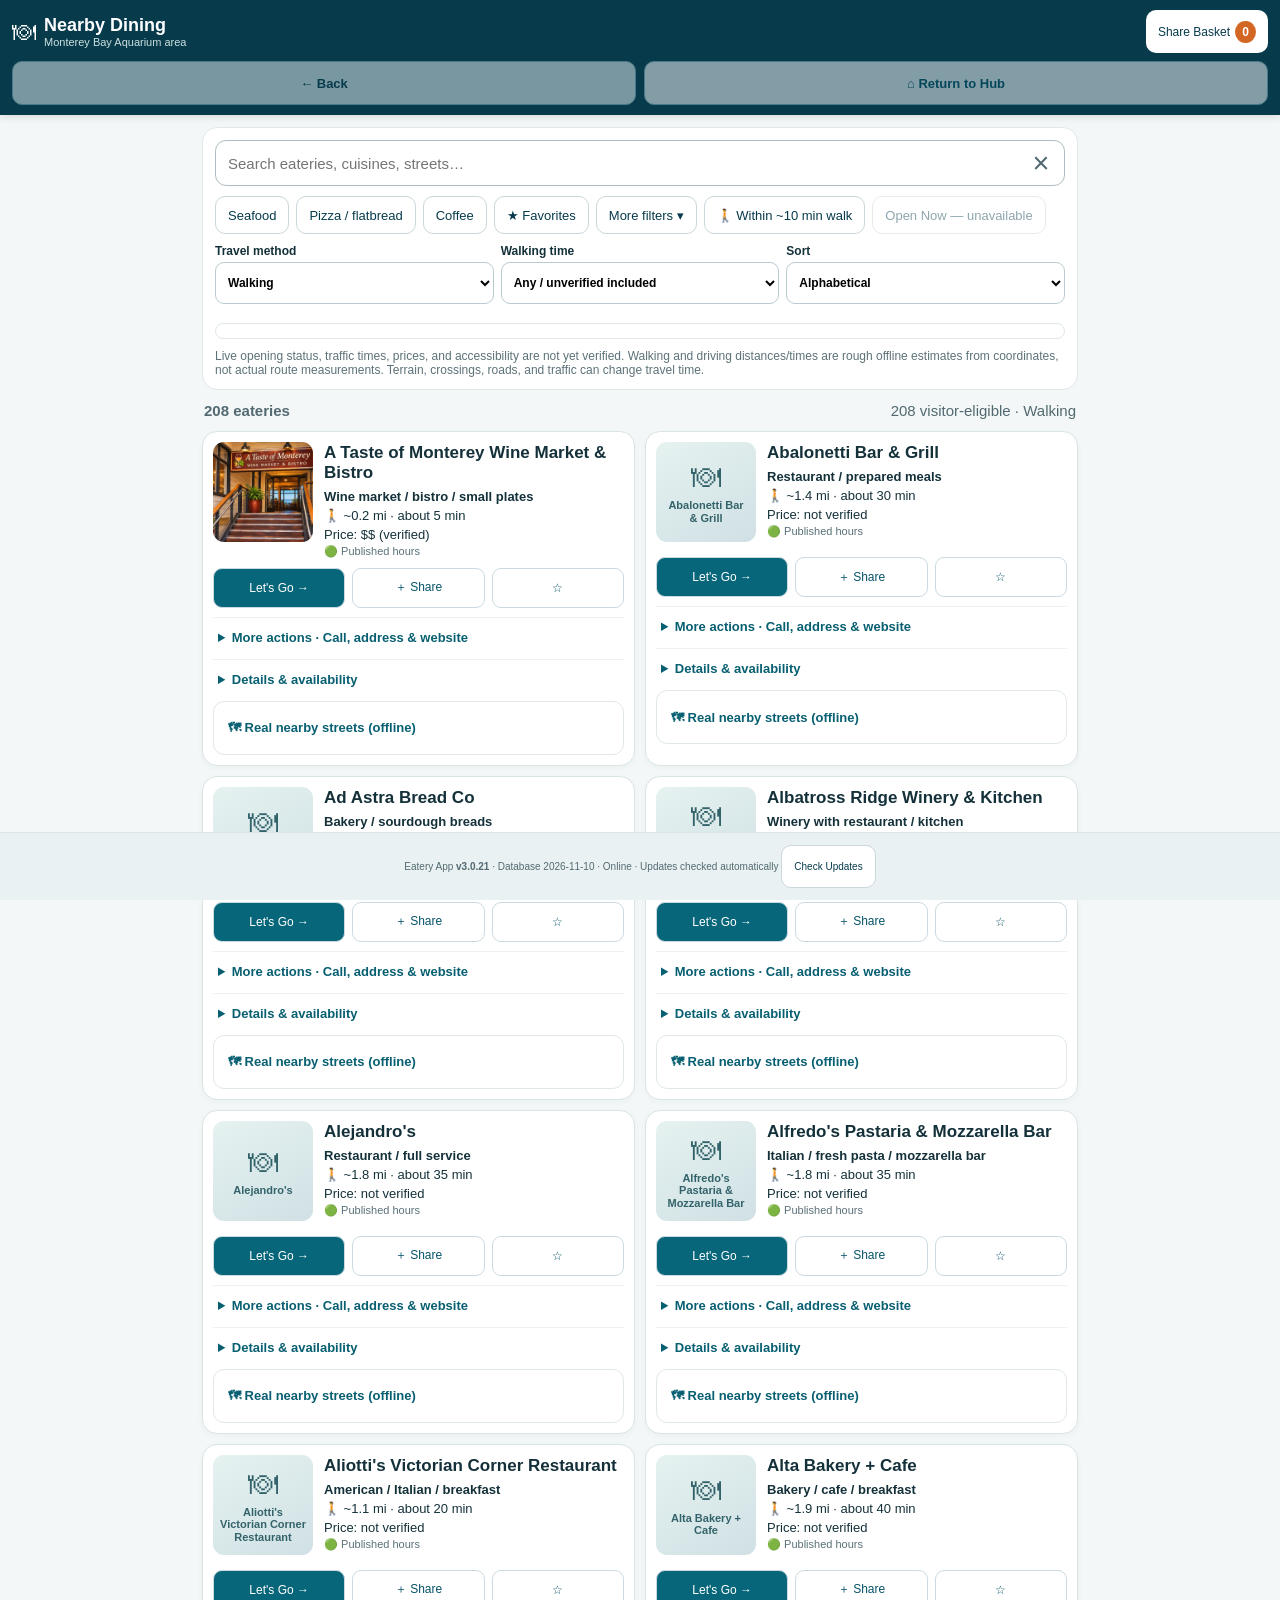
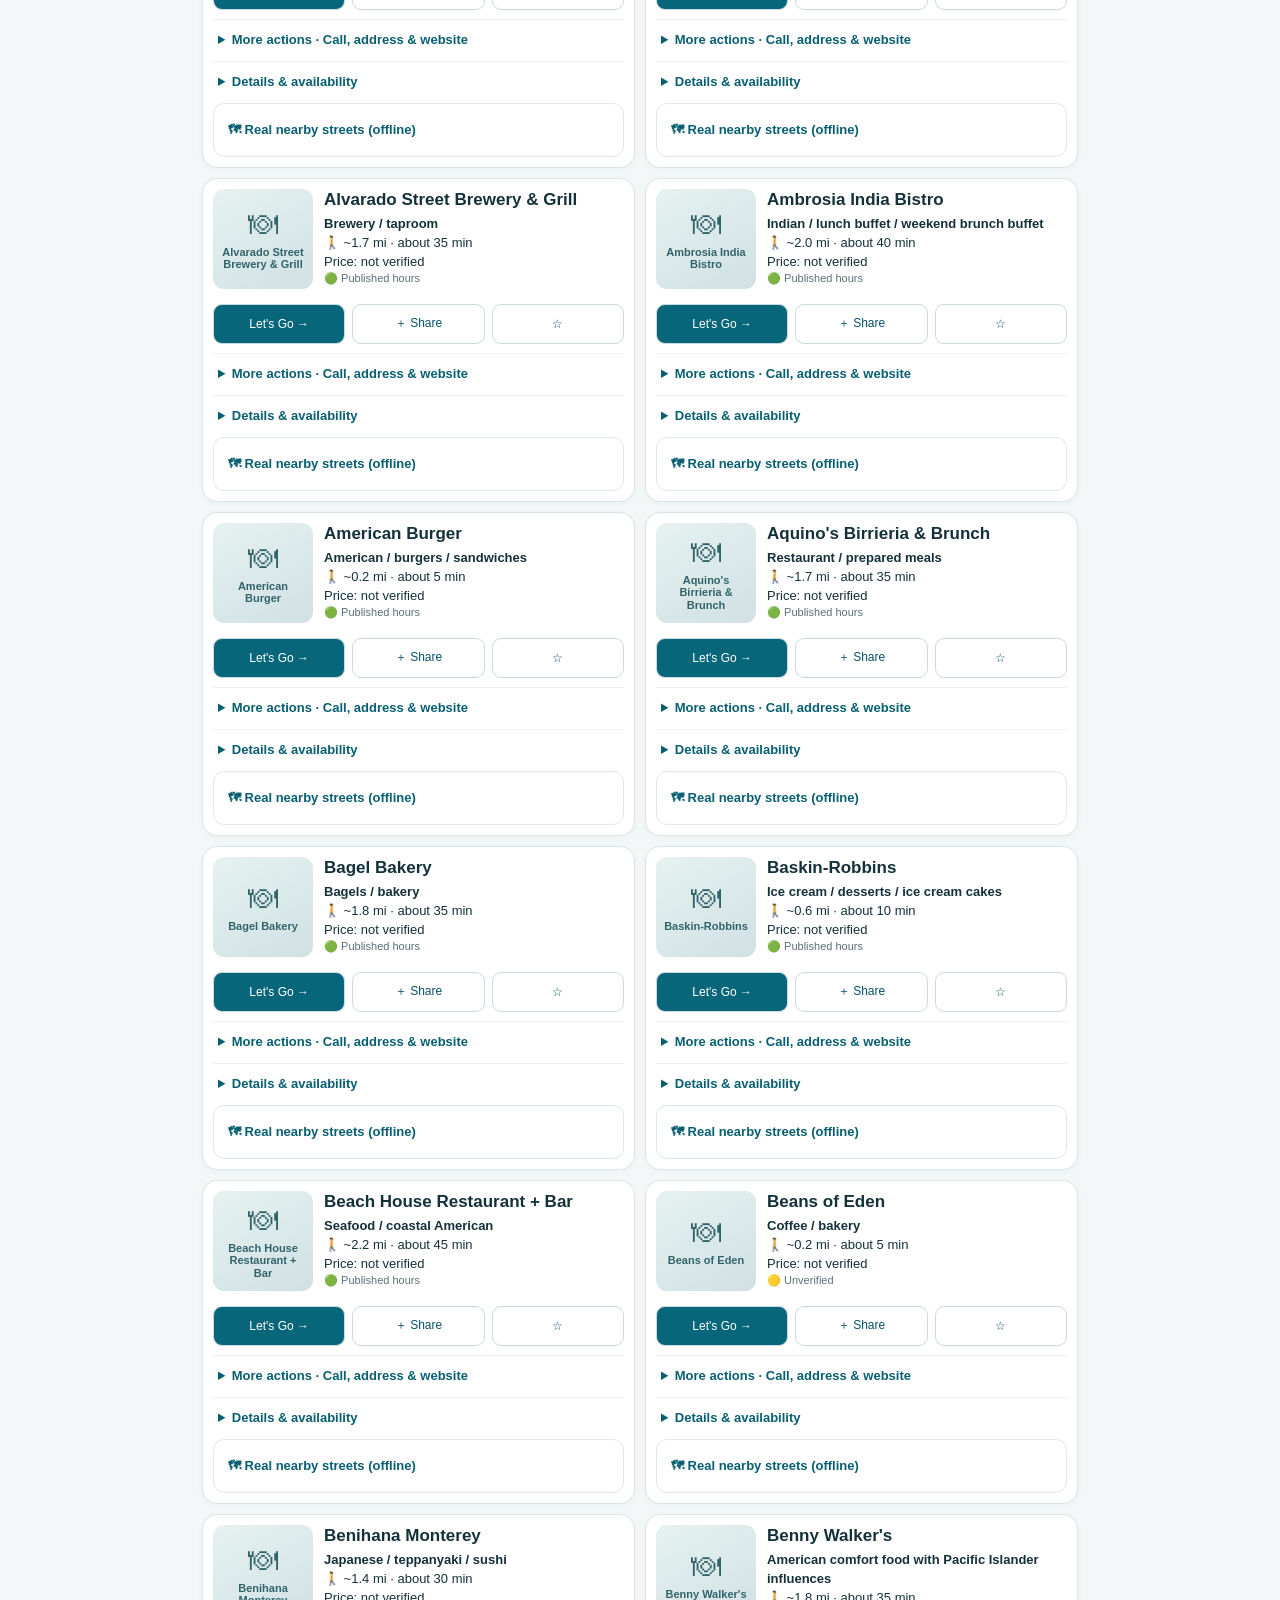
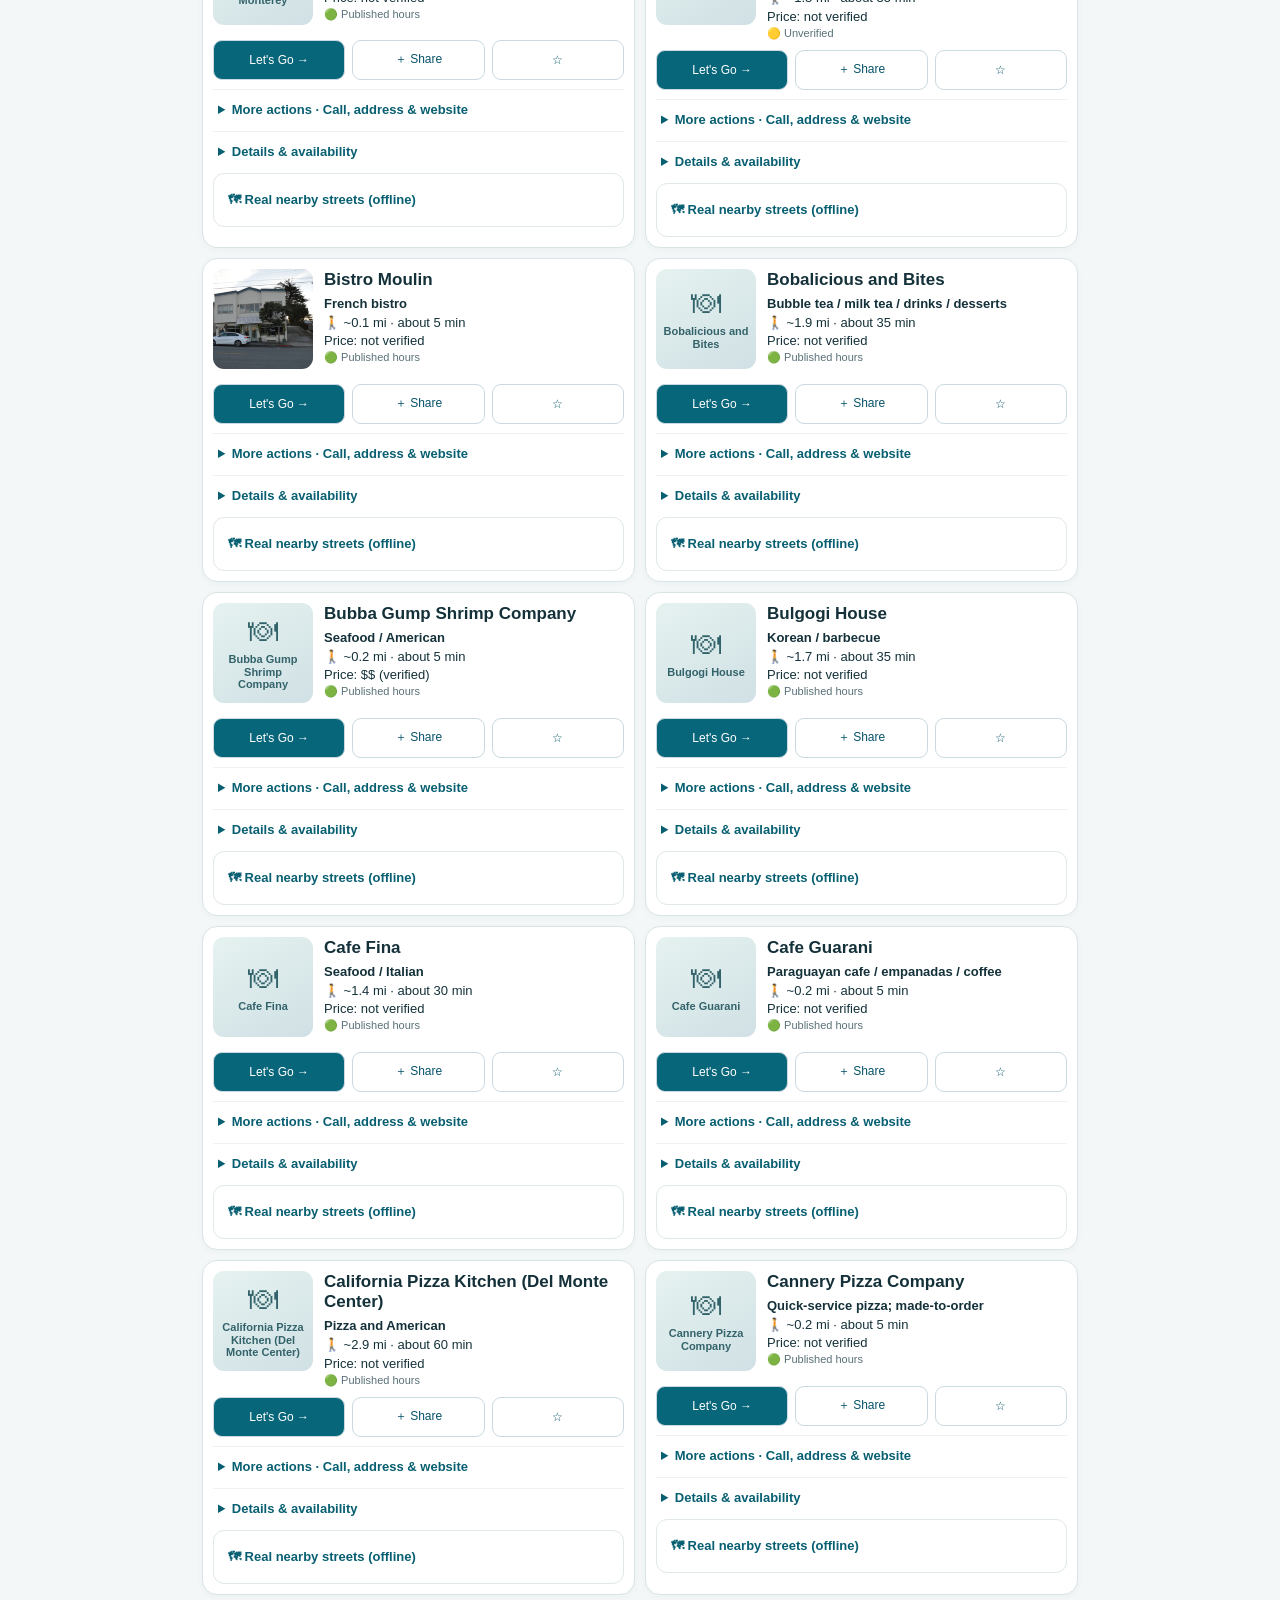
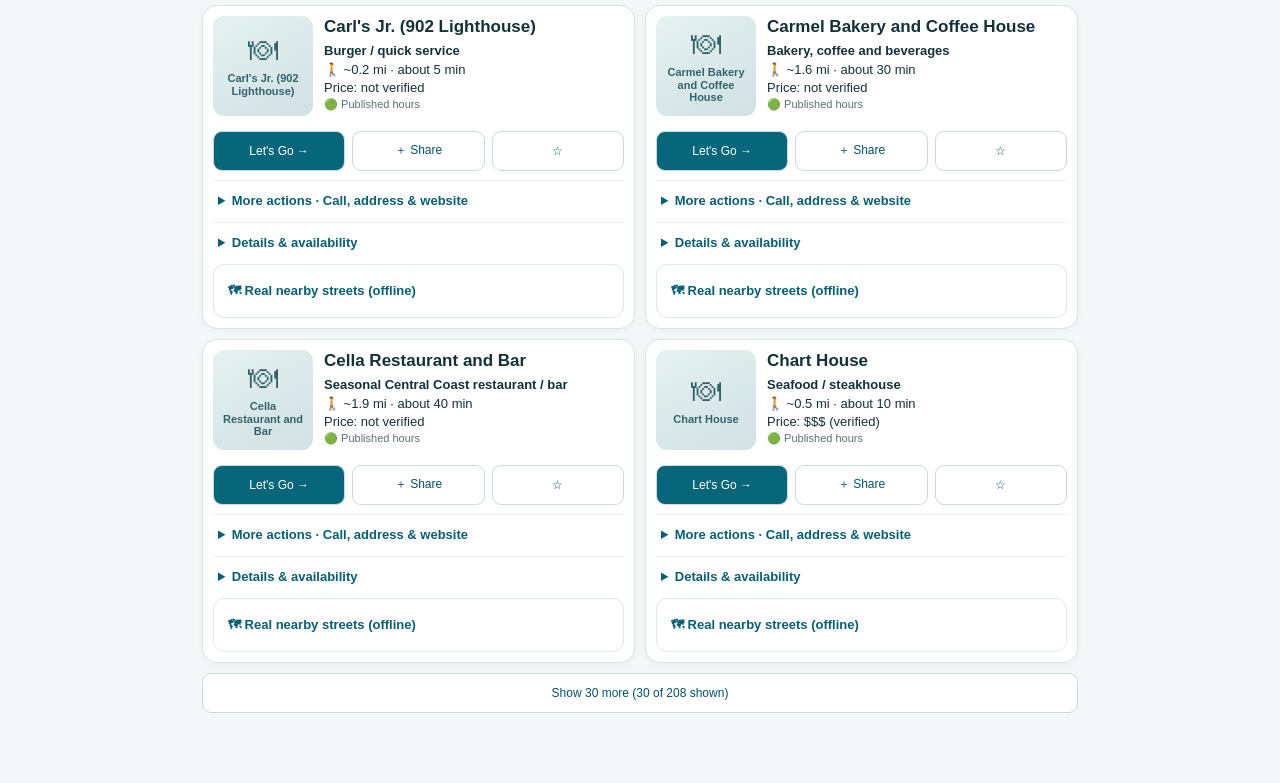
==== index.html @ a71a41c5 "Bundle two licensed restaurant wayfinding photos" ====
<!doctype html><html lang="en"><head><meta charset="utf-8"><meta name="viewport" content="width=device-width,initial-scale=1,viewport-fit=cover"><meta name="theme-color" content="#073b4c"><meta name="description" content="Nearby dining guide for Monterey Bay Aquarium visitors"><link rel="manifest" href="manifest.webmanifest"><link rel="icon" href="icon.svg" type="image/svg+xml"><link rel="stylesheet" href="style.css"><title>MBA Nearby Dining</title></head><body><header><div class="title"><span class="logo">🍽</span><div><strong>Nearby Dining</strong><small>Monterey Bay Aquarium area</small></div></div><div class="topnav"><button id="navBack" type="button" aria-label="Back to previous Eatery App screen">← Back</button><button id="navHome" type="button">⌂ Return to Hub</button></div><button id="basketTop" class="basket" type="button">Share Basket <b id="basketCount">0</b></button></header><main id="app"><div class="loading">Loading nearby eateries…</div></main><footer><span>Eatery App <b>v3.0.21</b></span> · <span>Database 2026-11-10</span> · <span id="offlineStatus"></span> · <span id="updateStatus" role="status" aria-live="polite">Updates checked automatically</span> <button id="updateNow" type="button" hidden>Update Now</button></footer><script src="qr-local.js"></script><script src="app.js"></script><script src="update.js"></script></body></html>
---- style.css ----
[hidden]{display:none!important}
:root{font-family:-apple-system,BlinkMacSystemFont,'Segoe UI',sans-serif;color:#14313a;background:#f3f7f7;font-size:15px}*{box-sizing:border-box}body{margin:0}button,input,select{font:inherit}button,a{touch-action:manipulation}button{cursor:pointer;border:1px solid #cad7db;border-radius:10px;background:#fff;color:#073b4c;padding:10px 12px;min-height:43px}button:focus-visible,a:focus-visible{outline:3px solid #ec9c3d;outline-offset:2px}button.primary,.primary{background:#08667a;color:white;border-color:#08667a}button.active{background:#d4efed;border-color:#328d89}button.linklike{border:0;background:transparent;padding:6px;min-height:36px}button:disabled{opacity:.45;cursor:not-allowed}header{background:#073b4c;color:white;display:flex;align-items:center;justify-content:space-between;padding:10px 12px;gap:8px;position:sticky;top:0;z-index:5;box-shadow:0 1px 9px #0002}.title{display:flex;align-items:center;gap:8px}.title strong{font-size:18px}.title small{display:block;font-size:11px;color:#cce0df}.logo{font-size:24px}.basket{background:#fff;border:0;font-size:12px;white-space:nowrap}.basket b{border-radius:50%;background:#d46623;color:white;padding:4px 7px;margin-left:2px}main{max-width:900px;margin:auto;padding:12px 12px 70px}.toolbar{background:white;border:1px solid #e0e8ea;border-radius:15px;padding:12px;margin-bottom:12px;display:grid;gap:10px}.search{width:100%;height:46px;border:1px solid #aebec3;border-radius:11px;padding:10px 12px}.row,.actions,.chips{display:flex;gap:7px;flex-wrap:wrap;align-items:center}.row label{display:grid;gap:4px;flex:1;min-width:120px;font-size:12px;font-weight:600}.row select{height:42px;border:1px solid #bacbd0;border-radius:9px;background:white;padding:0 8px;width:100%}.chips button{min-height:38px;padding:7px 12px;font-size:13px}.muted{color:#5c7278;font-size:12px}.notice{background:#fff3da;border:1px solid #f0dbac;border-radius:10px;padding:9px 11px;font-size:12px}.count{display:flex;justify-content:space-between;align-items:center;margin:12px 2px;color:#526971}.cards{display:grid;gap:10px}.card{background:white;border:1px solid #d9e4e5;border-radius:15px;padding:10px;box-shadow:0 2px 6px #14313a09}.cardhead{display:flex;gap:11px}.thumb{position:relative;width:100px;min-width:100px;height:100px;border:0;padding:0;overflow:hidden;border-radius:11px;background:#e4eeee;text-align:center}.thumb img,.heroPhoto img{width:100%;height:100%;object-fit:cover}.placeholder{display:flex;flex-direction:column;justify-content:center;align-items:center;gap:5px;width:100%;height:100%;padding:7px;color:#33636a;background:linear-gradient(150deg,#e5f2f0,#d0e0e4)}.placeholder span{font-size:30px}.placeholder strong{font-size:11px;line-height:1.15;overflow-wrap:anywhere}.card h2{font-size:17px;margin:1px 0 5px;line-height:1.19}.card .meta{font-size:13px;line-height:1.45}.card .small{font-size:11px;color:#597078}.cardbody{flex:1;min-width:0}.actions{margin-top:10px}.actions button,.actions a{font-size:12px;flex:1;white-space:nowrap;min-width:60px;text-align:center;text-decoration:none;border:1px solid #cadae0;border-radius:9px;background:white;color:#075369;padding:9px 8px;min-height:40px}.actions .primary{background:#08667a;color:white}.actions .selected{background:#d5f0e5}details{border-top:1px solid #edf1f1;margin-top:9px;padding-top:7px}summary{cursor:pointer;color:#075f71;font-weight:600;font-size:13px;padding:5px}details .detail{font-size:13px;padding:5px 6px;line-height:1.55}a{color:#006b87}.empty{text-align:center;padding:24px;color:#567}.pagehead{display:flex;justify-content:space-between;align-items:center;gap:8px;margin-bottom:12px}.pagehead h1{font-size:20px;margin:0}.stack{display:grid;gap:10px}.panel{border:1px solid #d9e4e5;border-radius:14px;background:white;padding:14px}.panel h2{font-size:17px;margin:0 0 10px}.basketitem{display:flex;align-items:center;justify-content:space-between;gap:12px;border-bottom:1px solid #eef2f2;padding:10px 0}.basketitem:last-child{border:0}.basketitem span{font-size:13px}.qrWrap{display:grid;justify-items:center;gap:9px;margin:12px 0}.qrWrap svg{width:min(80vw,300px);height:auto;image-rendering:pixelated;background:white;padding:9px;border:1px solid #ddd}.urltext{font-size:11px;word-break:break-all;background:#eef3f4;padding:9px;border-radius:8px}.heroPhoto{width:100%;height:240px;overflow:hidden;background:#e2eded;border:0;border-radius:12px;padding:0}.heroPhoto .placeholder strong{font-size:19px}.heroPhoto .placeholder span{font-size:70px}.destination h1{font-size:23px;margin:8px 0}.destination .actions button,.destination .actions a{font-size:14px}.caption{font-size:12px;color:#577078;margin:7px 0}.destination .mapframe{background:#f0f5f6;border-radius:13px;padding:24px 14px;text-align:center}.pill{display:inline-block;padding:4px 7px;background:#e4f1f1;border-radius:7px;font-size:12px}footer{background:#e9f1f2;color:#536a72;font-size:10px;text-align:center;padding:12px;position:fixed;bottom:0;width:100%;border-top:1px solid #dbe5e8}.lightbox{position:fixed;inset:0;z-index:20;background:#051b20ee;color:white;display:grid;place-items:center;padding:15px}.lightbox figure{margin:0;max-width:95vw;width:700px;max-height:90vh;text-align:center}.lightbox img{width:100%;max-height:72vh;object-fit:contain}.lightbox .placeholder{height:50vh}.lightbox button{position:absolute;top:15px;right:15px}.lightbox figcaption{font-size:12px;margin-top:8px}.hidden{display:none!important}@media(min-width:650px){.cards{grid-template-columns:repeat(2,minmax(0,1fr))}.cardhead{min-height:105px}.heroPhoto{height:380px}}@media(max-width:360px){.thumb{width:84px;min-width:84px;height:90px}.actions button,.actions a{min-width:50px;padding:7px 5px;font-size:11px}}
/* v0.1.1 consistent app navigation */
header{flex-wrap:wrap}.topnav{order:3;display:flex;gap:8px;flex:0 0 100%;align-items:center}.topnav button{flex:1;min-height:44px;font-size:13px;font-weight:650;border:1px solid #90b5bf;background:#eaf4f5;color:#073b4c}.topnav button:disabled{opacity:.5}.topnav #navHome{background:#fff;color:#075369}.lightbox button{min-height:44px}

/* v0.1.2 compact expandable maps and evidence-safe filters */
.filterdetails,.mapdetails{margin-top:9px;border:1px solid #e0e8ea;border-radius:11px;background:#fff;padding:7px 9px}.filterdetails summary,.mapdetails summary{font-size:13px;min-height:38px;display:flex;align-items:center}.filtergrid{display:grid;grid-template-columns:repeat(2,minmax(0,1fr));gap:9px;padding:10px 0}.filtergrid label{display:grid;gap:5px;font-size:12px;font-weight:600}.filtergrid select{width:100%;min-height:42px;min-width:0;border:1px solid #bacbd0;border-radius:9px;background:#fff;padding:7px;font-size:12px}.mapcontent{padding:8px 0}.mapcontent iframe{width:100%;height:230px;border:0;border-radius:10px;background:#e9f1f2}.destination .mapdetails{margin:10px 0}.filterdetails>button{margin:5px 0}@media(max-width:350px){.filtergrid{grid-template-columns:1fr}}

/* v0.1.3 multi-select price levels */
.priceFilter{margin:0;padding:6px 8px;border:1px solid #d9e4e5;border-radius:9px;display:flex;flex-wrap:wrap;gap:5px 12px;grid-column:1/-1}.priceFilter legend{font-size:12px;font-weight:650;padding:0 3px}.priceFilter label{display:inline-flex;align-items:center;gap:5px;font-weight:500;font-size:13px;min-height:38px;white-space:nowrap}.priceFilter input[type=checkbox]{width:19px;height:19px;accent-color:#08667a}

/* 0.1.6: lightweight offline geographic orientation, loaded only when map expands */
.offlineMap{display:block;width:100%;max-height:300px;aspect-ratio:320/220;border:1px solid #c2d8d8;border-radius:10px;background:#e7f1ef}.mapcontent .muted{line-height:1.45;margin:8px 0}.mapdetails summary{cursor:pointer}

/* v0.1.8 data-derived nearby streets; no external map tiles */
.streetsMap{max-height:360px;background:#e7eeeb}.mapdetails .mapcontent{padding:8px 0 2px}

/* v0.2.0: actual offline county road centerlines */
.realStreetMap{max-height:390px;background:#e4efec;border:1px solid #ccdad5}.mapButtons{display:flex;gap:8px;margin:8px 0}.mapButtons button{flex:1;min-height:44px;font-weight:650}

/* v0.2.1: pin key remains readable when nearby destinations overlap */
.mapLegend{display:flex;flex-wrap:wrap;gap:8px 15px;font-size:12px;font-weight:650;margin:9px 0 6px}.mapLegend span{display:inline-flex;gap:7px;align-items:center}.mapLegend i{display:inline-block;width:14px;height:14px;min-width:14px;border:2px solid white;box-shadow:0 0 0 1px #a3babe;border-radius:50%}.aquariumDot{background:#08667a}.eateryDot{background:#c85830}

/* v0.2.2: source-grounded waterfront reference landmarks */
.mapLegend .landmarkDot{display:inline-flex;align-items:center;justify-content:center;width:17px;height:17px;min-width:17px;border-radius:50%;background:#6d5986;color:white;border:1px solid #fff;font-style:normal;font-weight:750;font-size:10px;box-shadow:0 0 0 1px #a3babe}.mapLegend span{max-width:100%;line-height:1.25}

/* v0.2.3: keep eatery identity/address visible while storefront photo is expanded */
.lightbox{display:flex;flex-direction:column;align-items:center;justify-content:flex-start;overflow-y:auto;padding:65px 12px 16px;padding-bottom:calc(18px + env(safe-area-inset-bottom));}
.lightbox .lightboxClose{position:fixed;top:calc(12px + env(safe-area-inset-top));right:14px;z-index:23;min-height:44px;}
.photoDialog{width:min(100%,700px);max-height:calc(100dvh - 90px);overflow-y:auto;}
.photoIdentity{position:sticky;top:0;z-index:21;display:flex;flex-wrap:wrap;align-items:center;gap:6px 12px;padding:13px;border-radius:12px;background:#fff;color:#14313a;border:1px solid #c8d9dc;box-shadow:0 3px 12px #0003;}
.photoIdentity strong{display:block;font-size:17px;line-height:1.25;flex-basis:100%;}
.photoIdentity span{font-size:14px;line-height:1.35;flex:1;min-width:145px;overflow-wrap:anywhere;}
.photoIdentity .photoCopy{padding:7px 9px;font-size:12px;font-weight:650;min-height:40px;background:#08667a;color:#fff;border-color:#08667a;}
.lightbox .photoDialog figure{margin:12px 0 0;width:100%;max-height:none;}
.lightbox .photoDialog img{max-height:55dvh;object-fit:contain;}
.lightbox .photoDialog .placeholder{height:min(50dvh,300px);}
.lightbox .photoDialog figcaption{color:#f4f9fb;line-height:1.5;margin:10px 3px;}
.lightbox .photoDialog figcaption a{color:#c5eefb;}

/* v0.2.4: identity and address above actions in expanded photo, call on map */
.photoIdentity{display:grid;grid-template-columns:minmax(0,1fr);align-items:stretch;gap:8px;overflow-wrap:anywhere}
.photoIdentity strong{font-size:17px;line-height:1.28;flex-basis:auto;white-space:normal;overflow-wrap:anywhere}
.photoIdentity .photoAddress{font-size:14px;min-width:0;line-height:1.4}
.photoActionButtons,.mapActionButtons{display:flex;flex-wrap:wrap;gap:9px;width:100%;align-items:stretch}
.photoActionButtons .photoCopy,.photoActionButtons .photoCall,.mapActionButtons button,.mapActionButtons a{display:inline-flex;align-items:center;justify-content:center;flex:1;min-height:44px;min-width:110px;text-align:center;border-radius:10px;padding:9px 11px;font-size:14px;font-weight:650;text-decoration:none}
.photoActionButtons .photoCopy,.mapActionButtons button{background:#08667a;color:#fff;border:1px solid #08667a}
.photoActionButtons .photoCall,.mapActionButtons a{background:#eff7f5;color:#075369;border:1px solid #9cb9bd}
.mapActionBar{border-top:1px solid #dbe6e6;margin-top:8px;padding:12px 4px 4px;display:grid;gap:10px}
.mapAddress{font-size:13px;line-height:1.4;font-weight:600;overflow-wrap:anywhere}

/* v0.2.5 — expanded-photo layout: only the Close button is positioned absolutely.
   Override legacy .lightbox button positioning that caused Copy Address to cover the title. */
.lightbox .photoIdentity{display:grid;grid-template-columns:minmax(0,1fr);grid-template-rows:auto auto auto;gap:9px;align-items:start;max-width:100%;overflow-wrap:anywhere}
.lightbox .photoIdentity>strong,.lightbox .photoIdentity>.photoAddress,.lightbox .photoIdentity>.photoActionButtons{grid-column:1;width:100%;min-width:0;margin:0}
.lightbox .photoIdentity>strong{white-space:normal;overflow-wrap:anywhere;line-height:1.3}
.lightbox .photoActionButtons{position:static;display:grid;grid-template-columns:repeat(2,minmax(0,1fr));gap:9px}
.lightbox .photoActionButtons>.photoCopy,.lightbox .photoActionButtons>.photoCall{
  position:static;top:auto;right:auto;bottom:auto;left:auto;inset:auto;
  width:100%;min-width:0;min-height:44px;transform:none;margin:0;
}
.lightbox .lightboxClose{position:fixed}

/* Search field reset control: right-aligned, large enough for touch. */
.searchWrap{position:relative;width:100%}.searchWrap .search{padding-right:55px}.searchClear{position:absolute;right:4px;top:3px;width:40px;height:40px;min-height:40px;padding:0;border:0;background:transparent;font-size:29px;line-height:1;color:#526971}.searchClear:hover,.searchClear:focus-visible{background:#e8f1f1}

/* Keep the native details summary accessible, but hide the duplicate visible toggle. */
.filterdetails > summary.visuallyHidden{position:absolute;width:1px;height:1px;padding:0;margin:-1px;overflow:hidden;clip-path:inset(50%);white-space:nowrap;border:0;list-style:none}
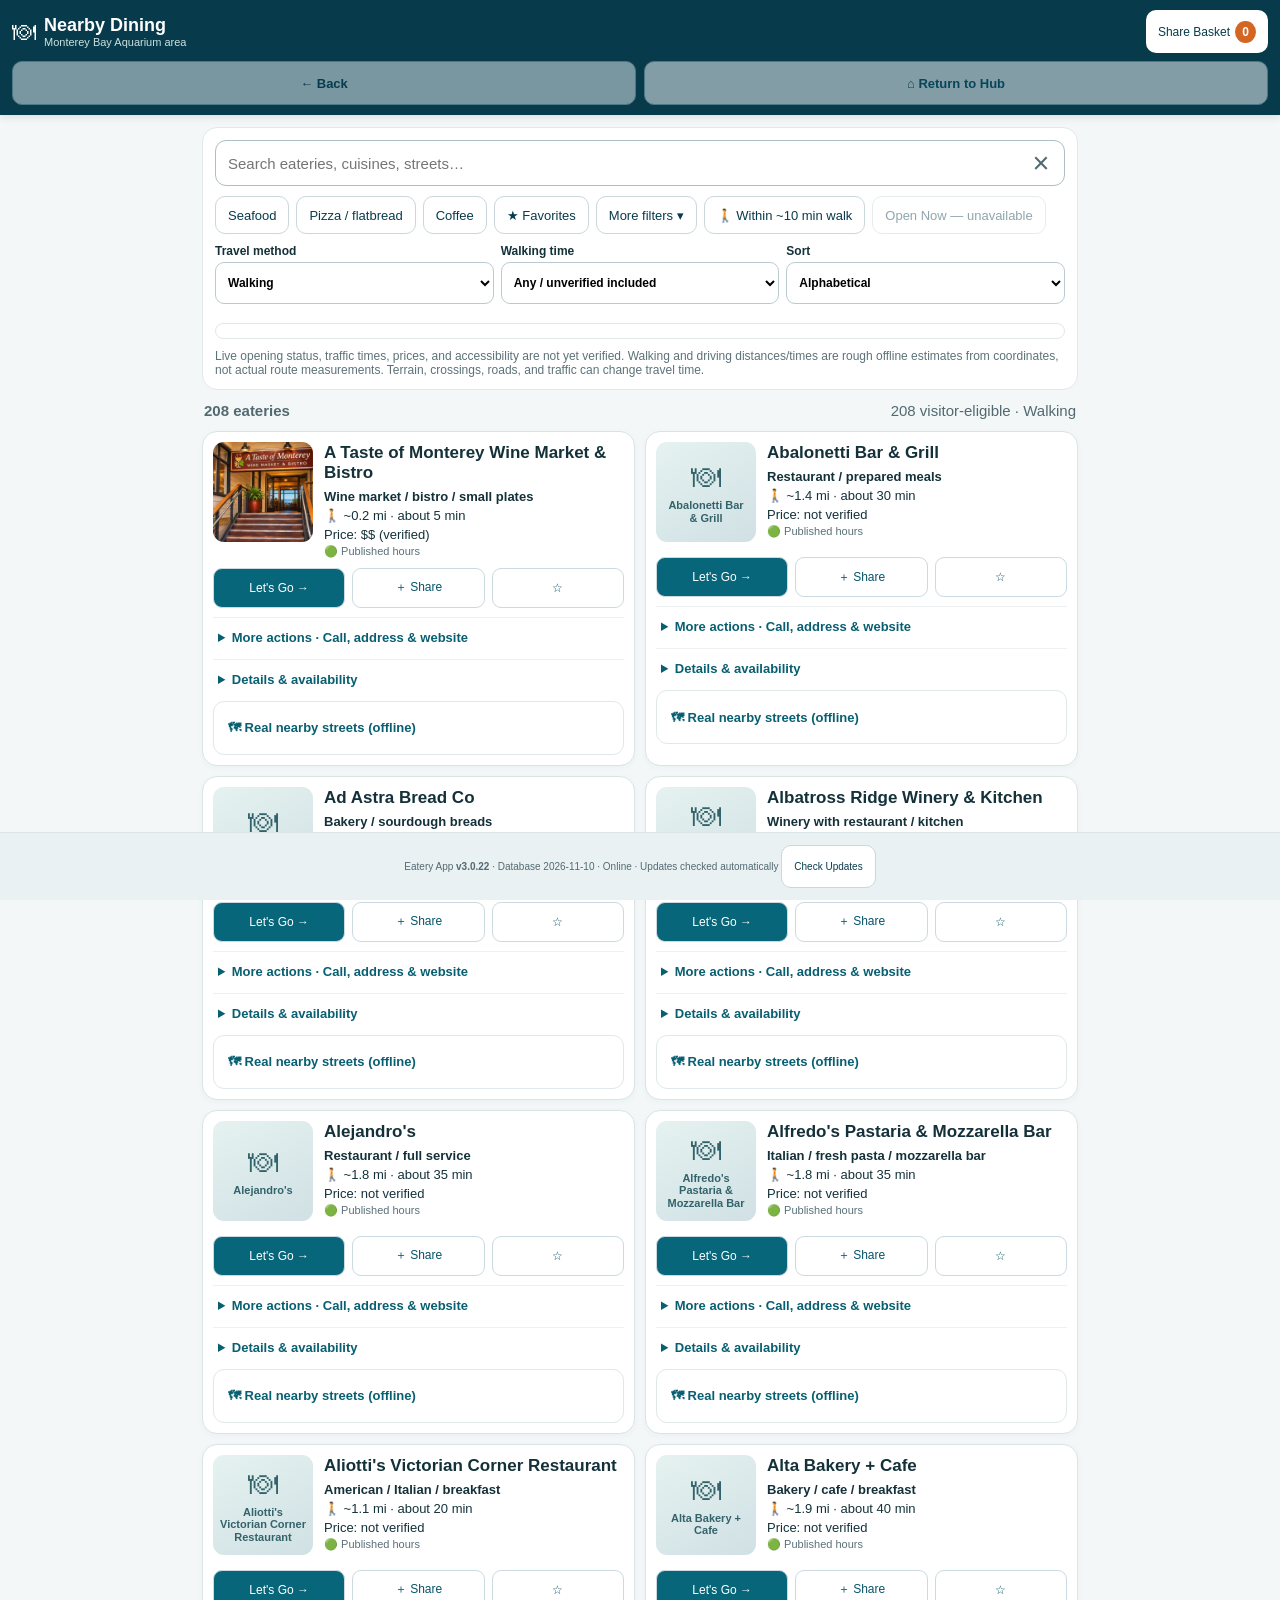
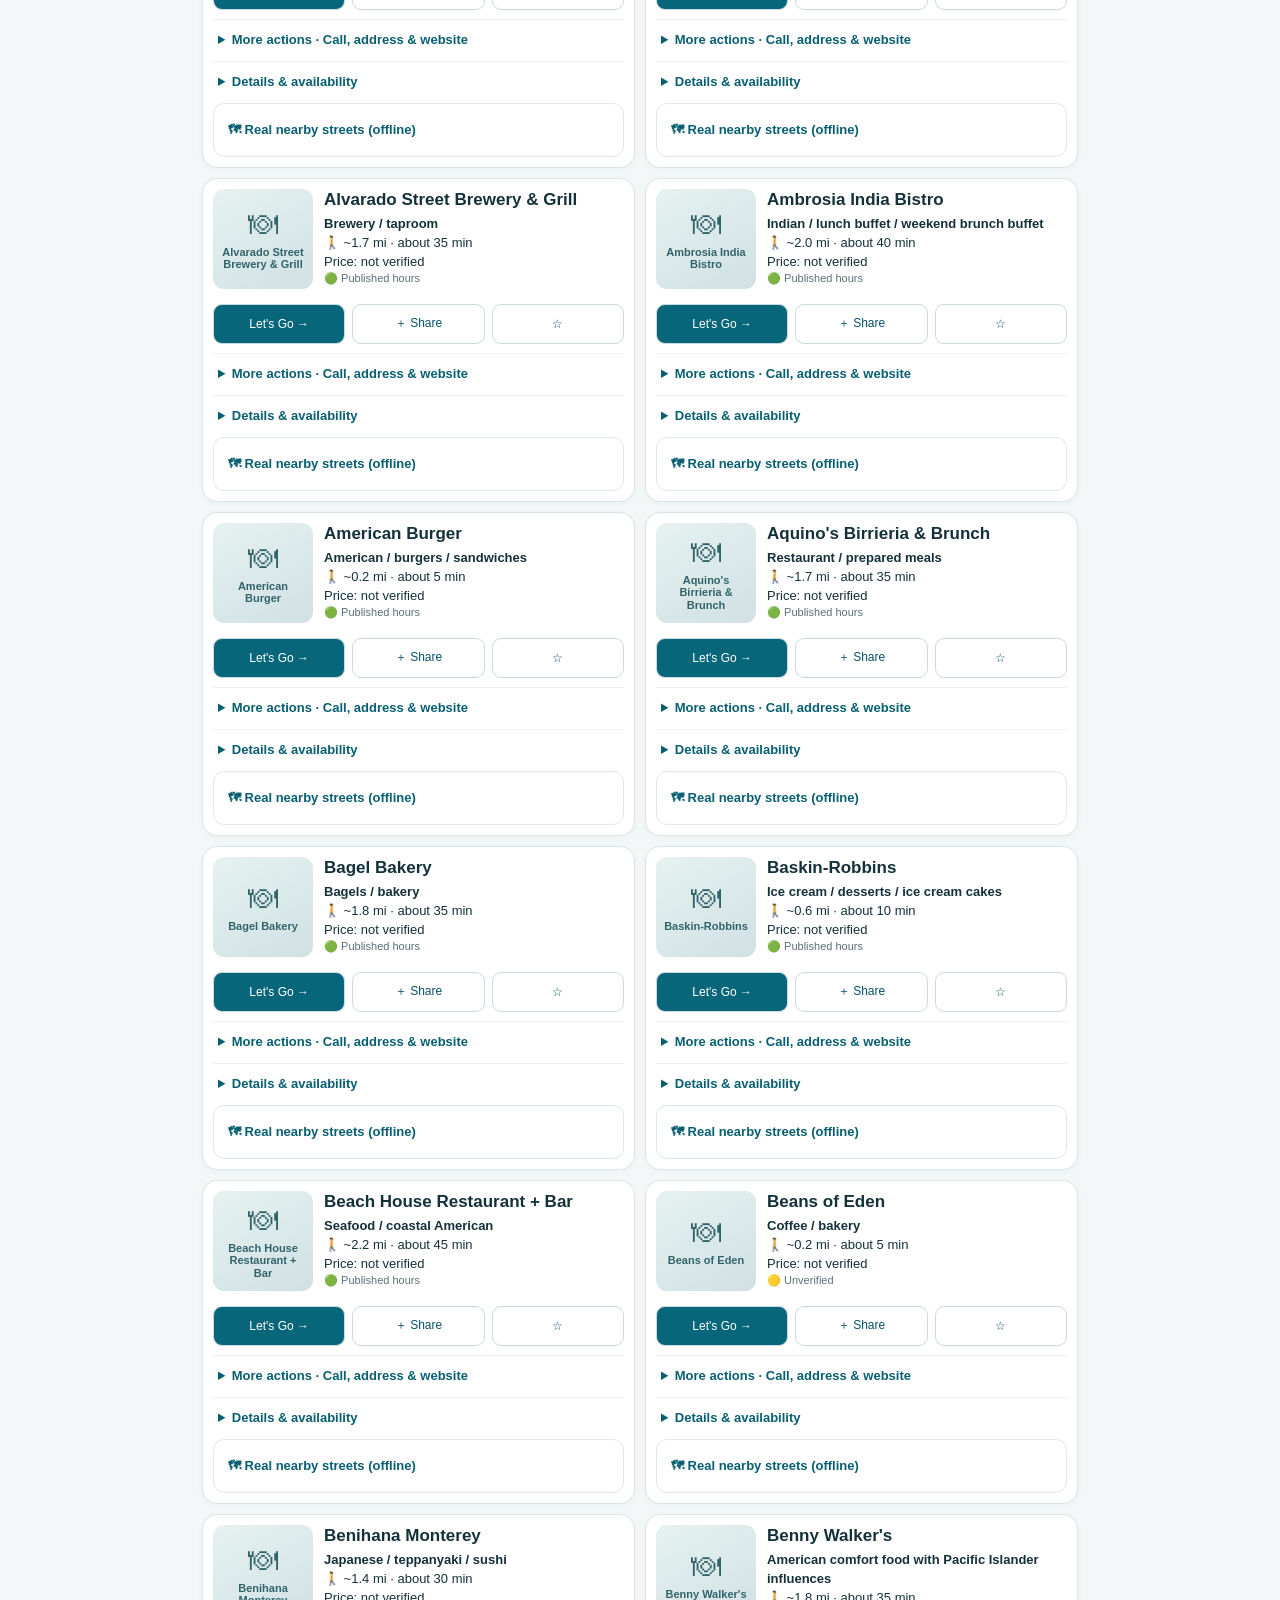
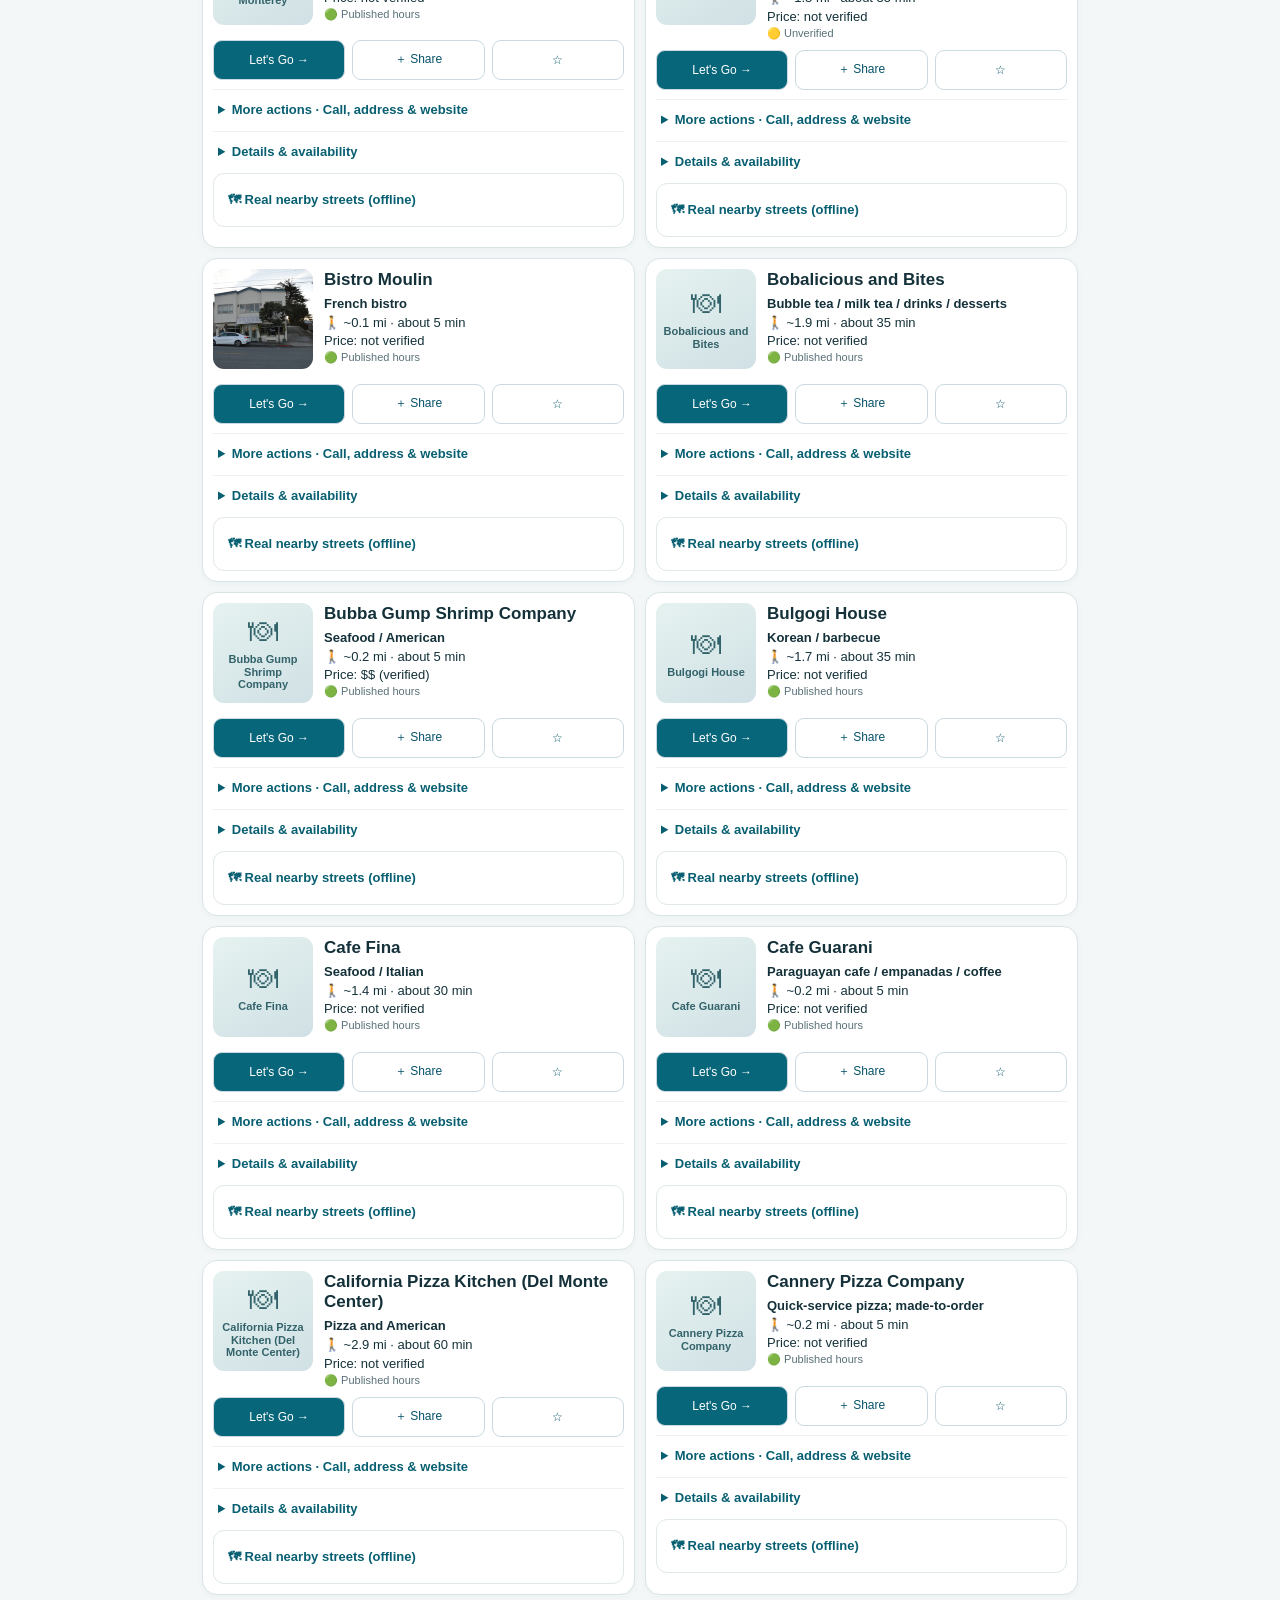
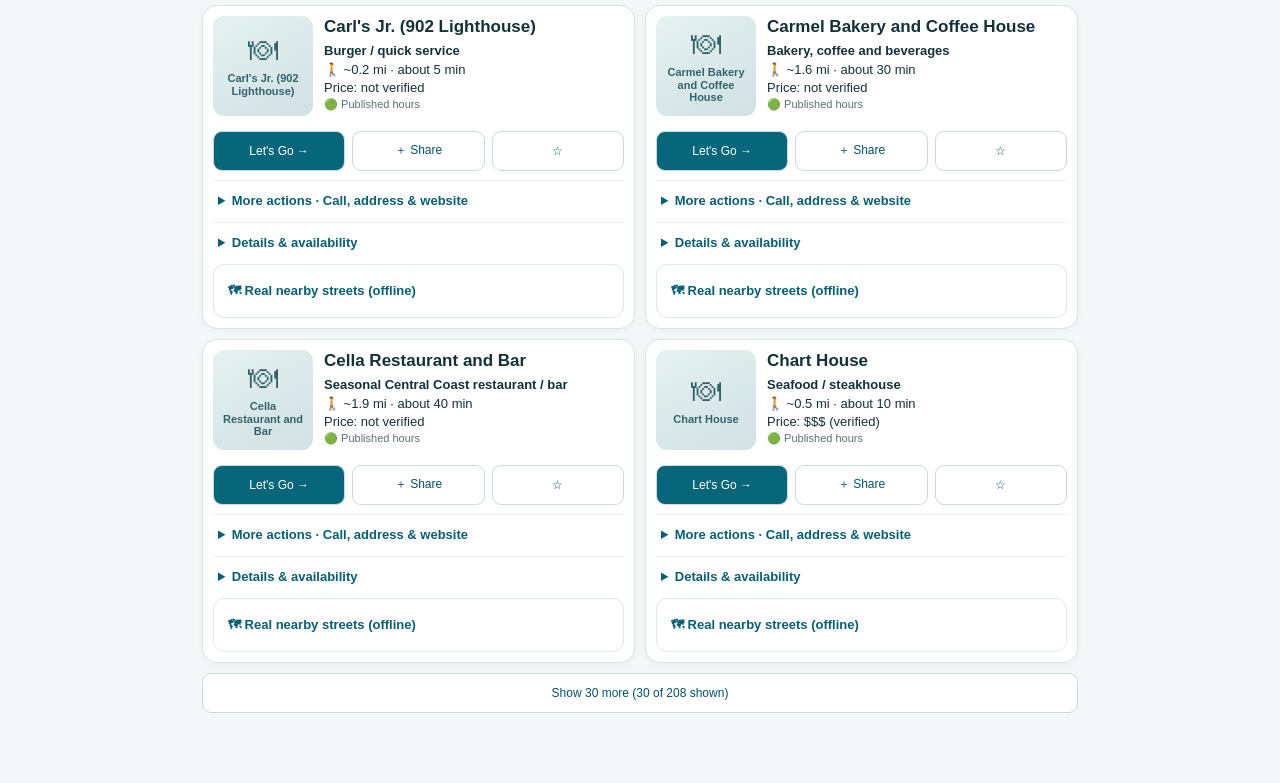
==== commit a6f36dea: "Add owner photograph of Crown and Anchor entrance" ====
--- a/index.html
+++ b/index.html
@@ -1 +1 @@
-<!doctype html><html lang="en"><head><meta charset="utf-8"><meta name="viewport" content="width=device-width,initial-scale=1,viewport-fit=cover"><meta name="theme-color" content="#073b4c"><meta name="description" content="Nearby dining guide for Monterey Bay Aquarium visitors"><link rel="manifest" href="manifest.webmanifest"><link rel="icon" href="icon.svg" type="image/svg+xml"><link rel="stylesheet" href="style.css"><title>MBA Nearby Dining</title></head><body><header><div class="title"><span class="logo">🍽</span><div><strong>Nearby Dining</strong><small>Monterey Bay Aquarium area</small></div></div><div class="topnav"><button id="navBack" type="button" aria-label="Back to previous Eatery App screen">← Back</button><button id="navHome" type="button">⌂ Return to Hub</button></div><button id="basketTop" class="basket" type="button">Share Basket <b id="basketCount">0</b></button></header><main id="app"><div class="loading">Loading nearby eateries…</div></main><footer><span>Eatery App <b>v3.0.21</b></span> · <span>Database 2026-11-10</span> · <span id="offlineStatus"></span> · <span id="updateStatus" role="status" aria-live="polite">Updates checked automatically</span> <button id="updateNow" type="button" hidden>Update Now</button></footer><script src="qr-local.js"></script><script src="app.js"></script><script src="update.js"></script></body></html>+<!doctype html><html lang="en"><head><meta charset="utf-8"><meta name="viewport" content="width=device-width,initial-scale=1,viewport-fit=cover"><meta name="theme-color" content="#073b4c"><meta name="description" content="Nearby dining guide for Monterey Bay Aquarium visitors"><link rel="apple-touch-icon" sizes="180x180" href="apple-touch-icon.png"><link rel="manifest" href="manifest.webmanifest"><link rel="icon" href="icon.svg" type="image/svg+xml"><link rel="stylesheet" href="style.css"><title>MBA Nearby Dining</title></head><body><header><div class="title"><span class="logo">🍽</span><div><strong>Nearby Dining</strong><small>Monterey Bay Aquarium area</small></div></div><div class="topnav"><button id="navBack" type="button" aria-label="Back to previous Eatery App screen">← Back</button><button id="navHome" type="button">⌂ Return to Hub</button></div><button id="basketTop" class="basket" type="button">Share Basket <b id="basketCount">0</b></button></header><main id="app"><div class="loading">Loading nearby eateries…</div></main><footer><span>Eatery App <b>v3.0.22</b></span> · <span>Database 2026-11-10</span> · <span id="offlineStatus"></span> · <span id="updateStatus" role="status" aria-live="polite">Updates checked automatically</span> <button id="updateNow" type="button" hidden>Update Now</button></footer><script src="qr-local.js"></script><script src="app.js"></script><script src="update.js"></script></body></html>
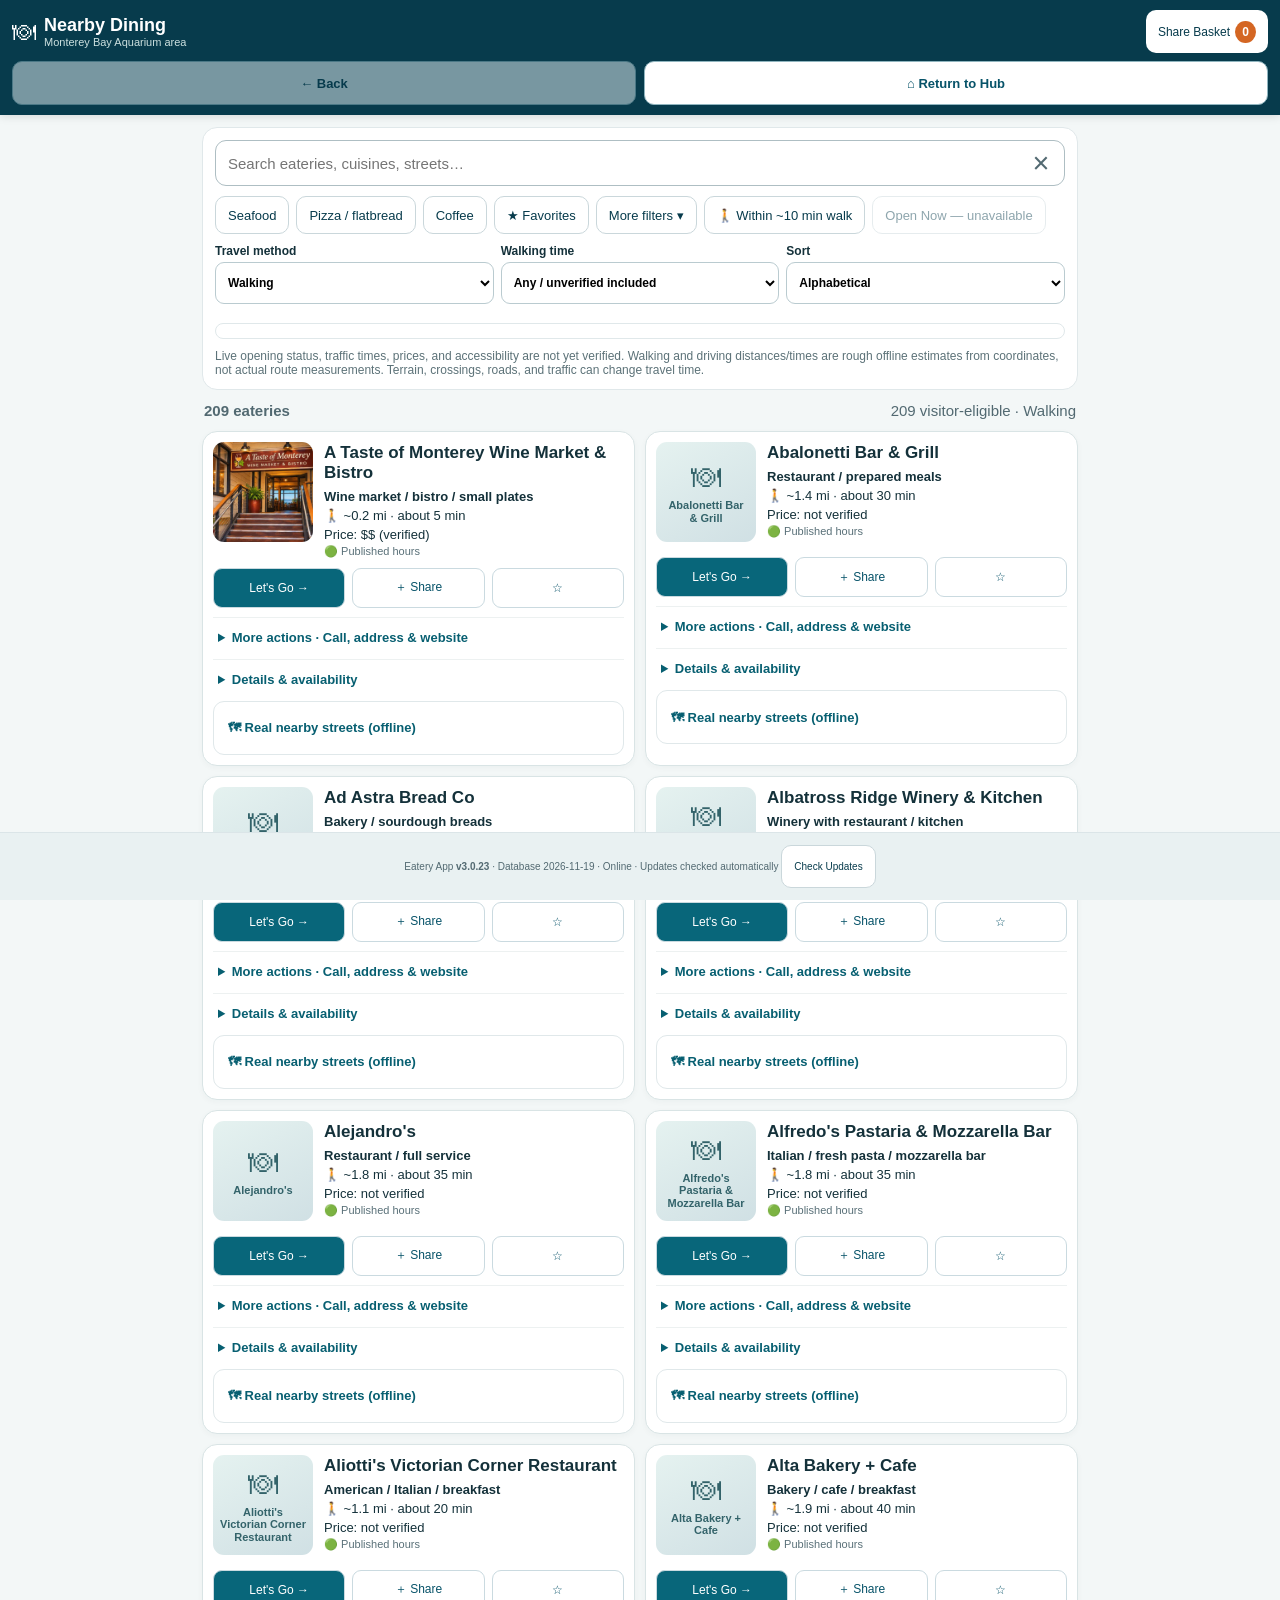
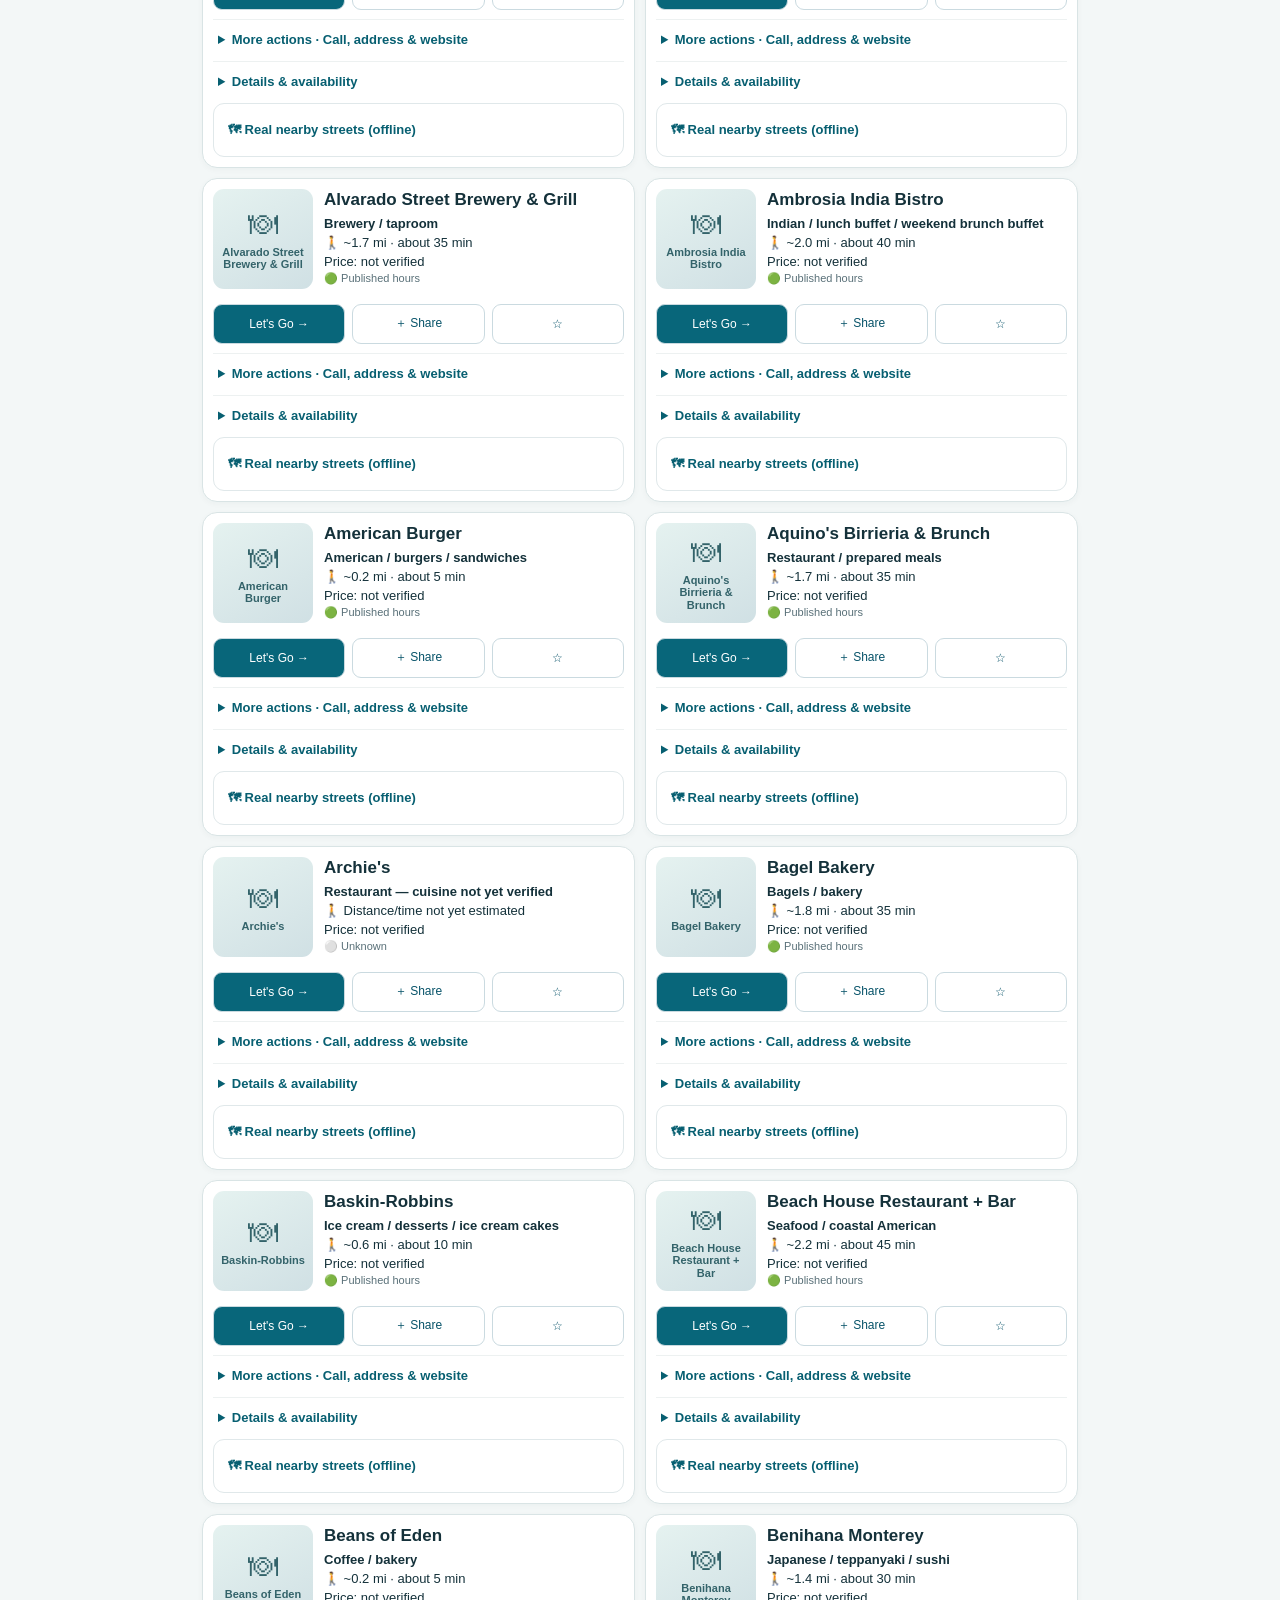
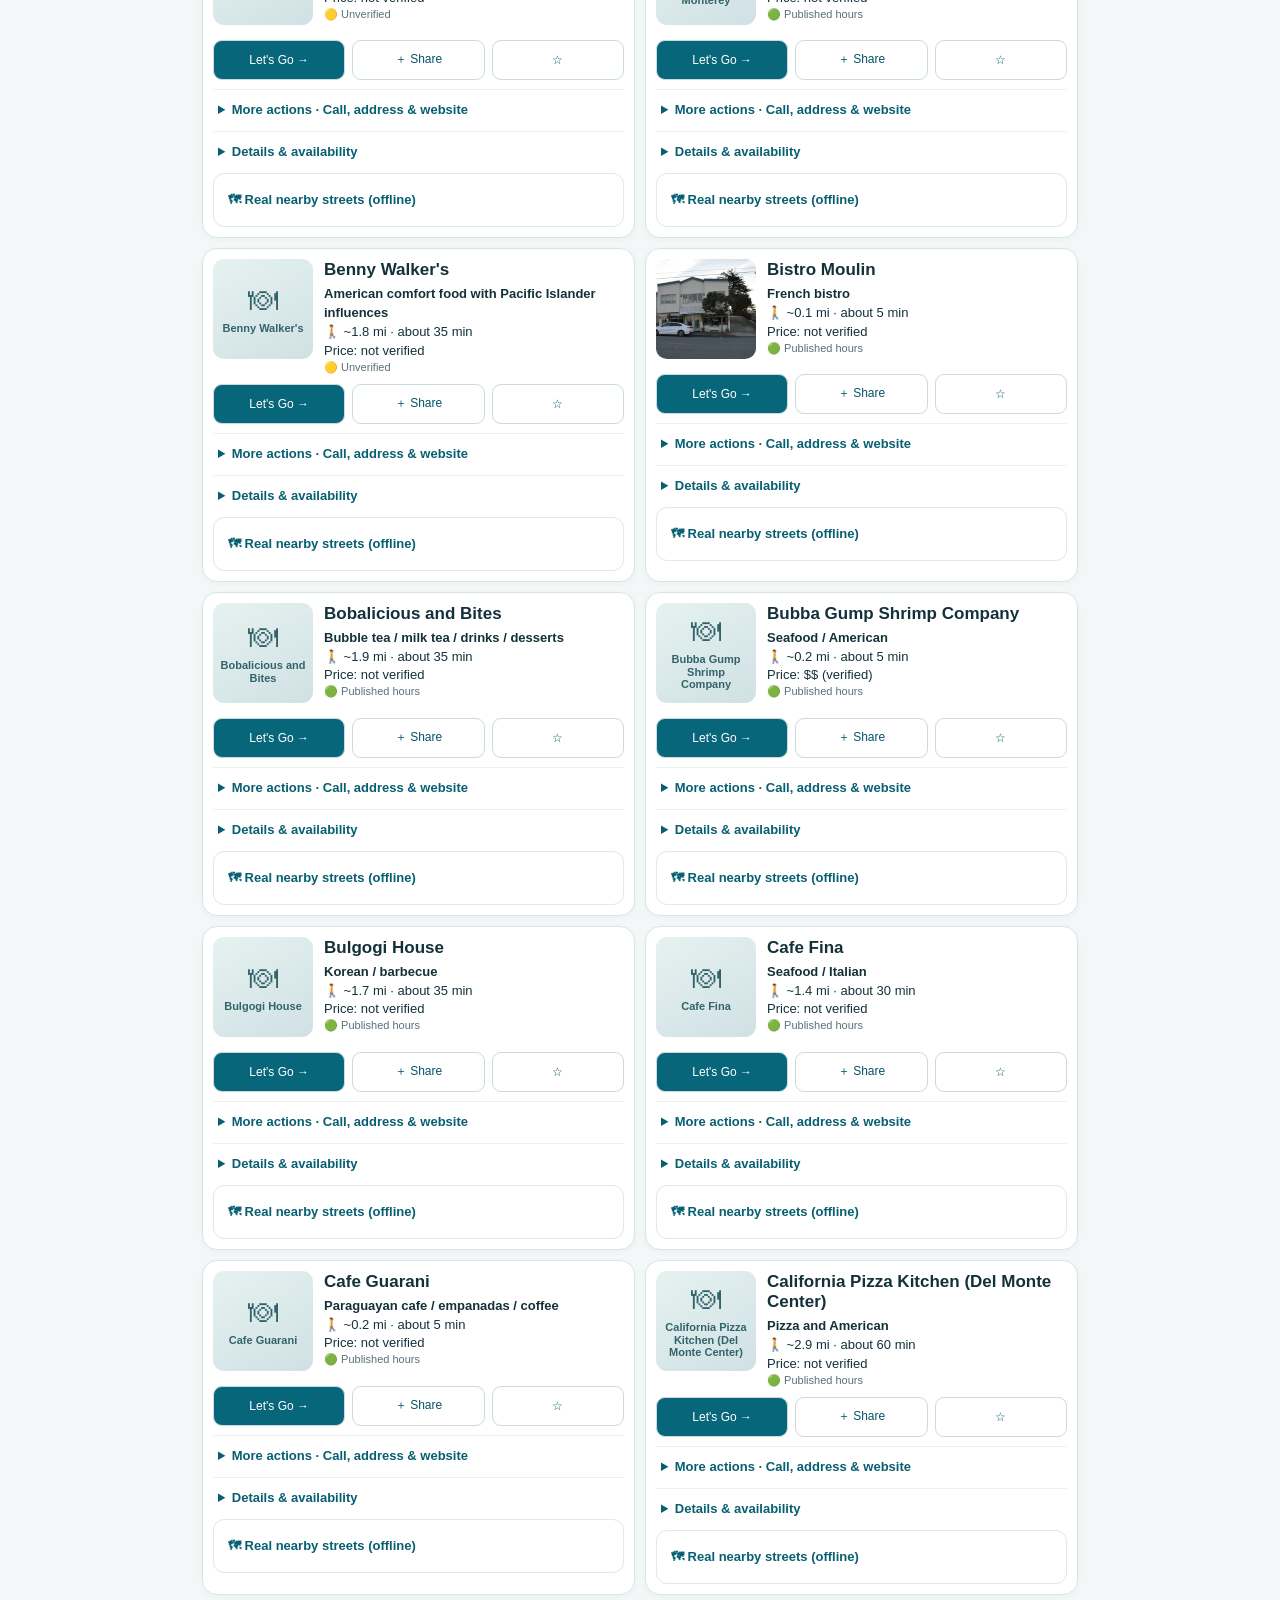
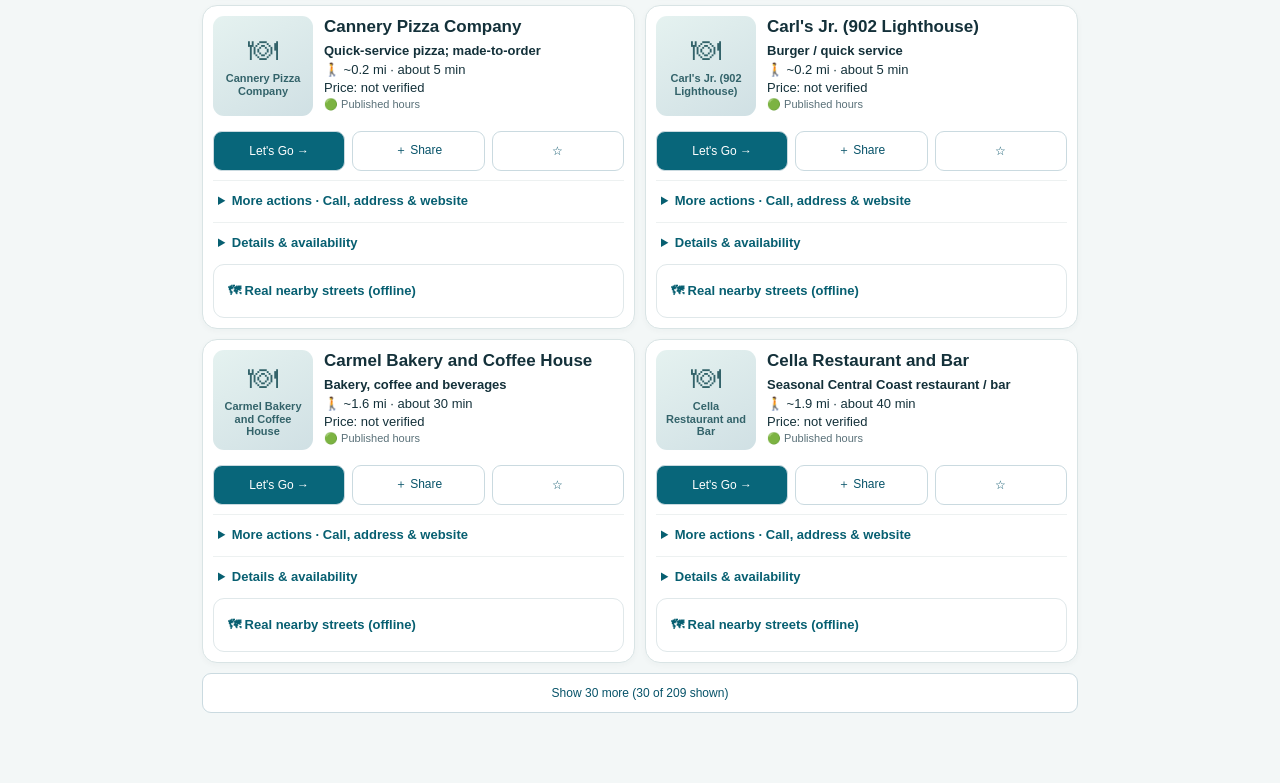
==== commit edd04a63: "Fix Return to Hub navigation and refresh dining PWA cache v3.0.23" ====
--- a/index.html
+++ b/index.html
@@ -1 +1 @@
-<!doctype html><html lang="en"><head><meta charset="utf-8"><meta name="viewport" content="width=device-width,initial-scale=1,viewport-fit=cover"><meta name="theme-color" content="#073b4c"><meta name="description" content="Nearby dining guide for Monterey Bay Aquarium visitors"><link rel="apple-touch-icon" sizes="180x180" href="apple-touch-icon.png"><link rel="manifest" href="manifest.webmanifest"><link rel="icon" href="icon.svg" type="image/svg+xml"><link rel="stylesheet" href="style.css"><title>MBA Nearby Dining</title></head><body><header><div class="title"><span class="logo">🍽</span><div><strong>Nearby Dining</strong><small>Monterey Bay Aquarium area</small></div></div><div class="topnav"><button id="navBack" type="button" aria-label="Back to previous Eatery App screen">← Back</button><button id="navHome" type="button">⌂ Return to Hub</button></div><button id="basketTop" class="basket" type="button">Share Basket <b id="basketCount">0</b></button></header><main id="app"><div class="loading">Loading nearby eateries…</div></main><footer><span>Eatery App <b>v3.0.22</b></span> · <span>Database 2026-11-10</span> · <span id="offlineStatus"></span> · <span id="updateStatus" role="status" aria-live="polite">Updates checked automatically</span> <button id="updateNow" type="button" hidden>Update Now</button></footer><script src="qr-local.js"></script><script src="app.js"></script><script src="update.js"></script></body></html>+<!doctype html><html lang="en"><head><meta charset="utf-8"><meta name="viewport" content="width=device-width,initial-scale=1,viewport-fit=cover"><meta name="theme-color" content="#073b4c"><meta name="description" content="Nearby dining guide for Monterey Bay Aquarium visitors"><link rel="apple-touch-icon" sizes="180x180" href="apple-touch-icon.png"><link rel="manifest" href="manifest.webmanifest"><link rel="icon" href="icon.svg" type="image/svg+xml"><link rel="stylesheet" href="style.css"><title>MBA Nearby Dining</title></head><body><header><div class="title"><span class="logo">🍽</span><div><strong>Nearby Dining</strong><small>Monterey Bay Aquarium area</small></div></div><div class="topnav"><button id="navBack" type="button" aria-label="Back to previous Eatery App screen">← Back</button><button id="navHome" type="button">⌂ Return to Hub</button></div><button id="basketTop" class="basket" type="button">Share Basket <b id="basketCount">0</b></button></header><main id="app"><div class="loading">Loading nearby eateries…</div></main><footer><span>Eatery App <b>v3.0.23</b></span> · <span>Database 2026-11-19</span> · <span id="offlineStatus"></span> · <span id="updateStatus" role="status" aria-live="polite">Updates checked automatically</span> <button id="updateNow" type="button" hidden>Update Now</button></footer><script src="qr-local.js"></script><script src="app.js"></script><script src="update.js"></script></body></html>
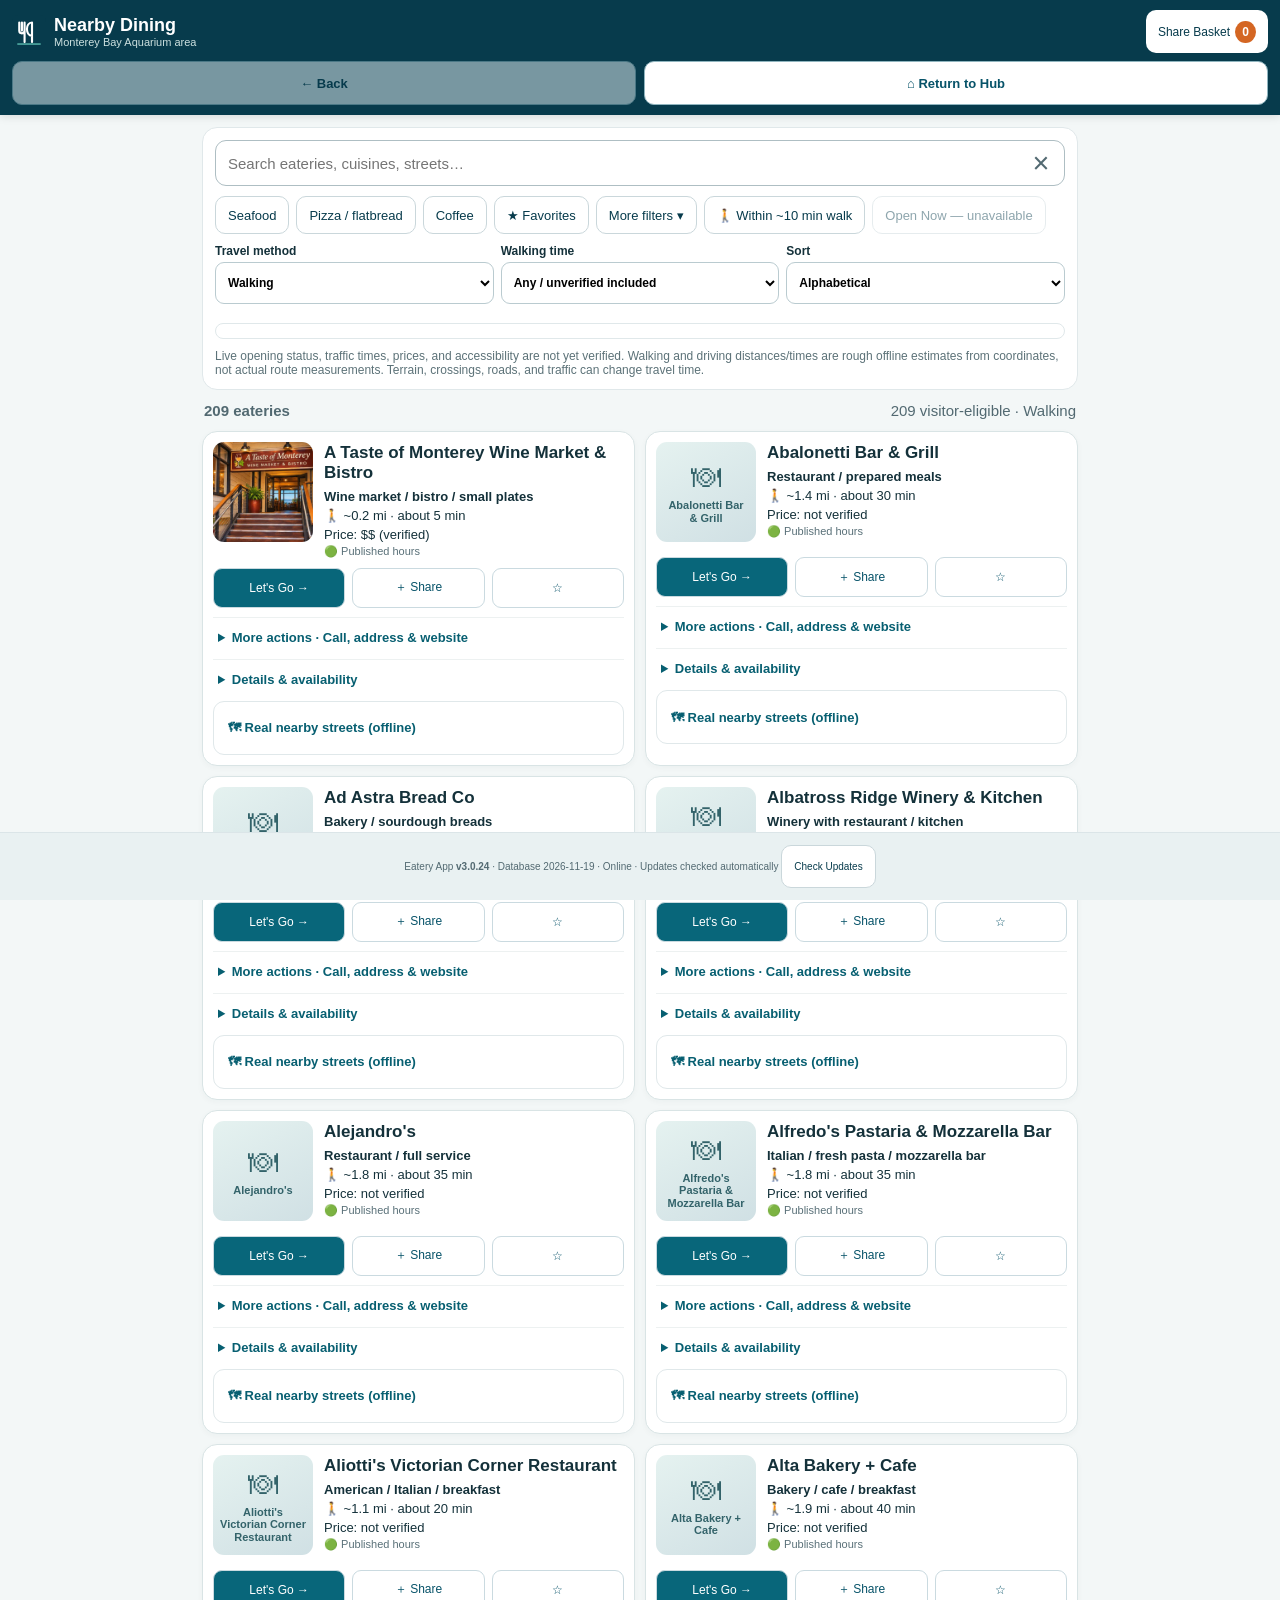
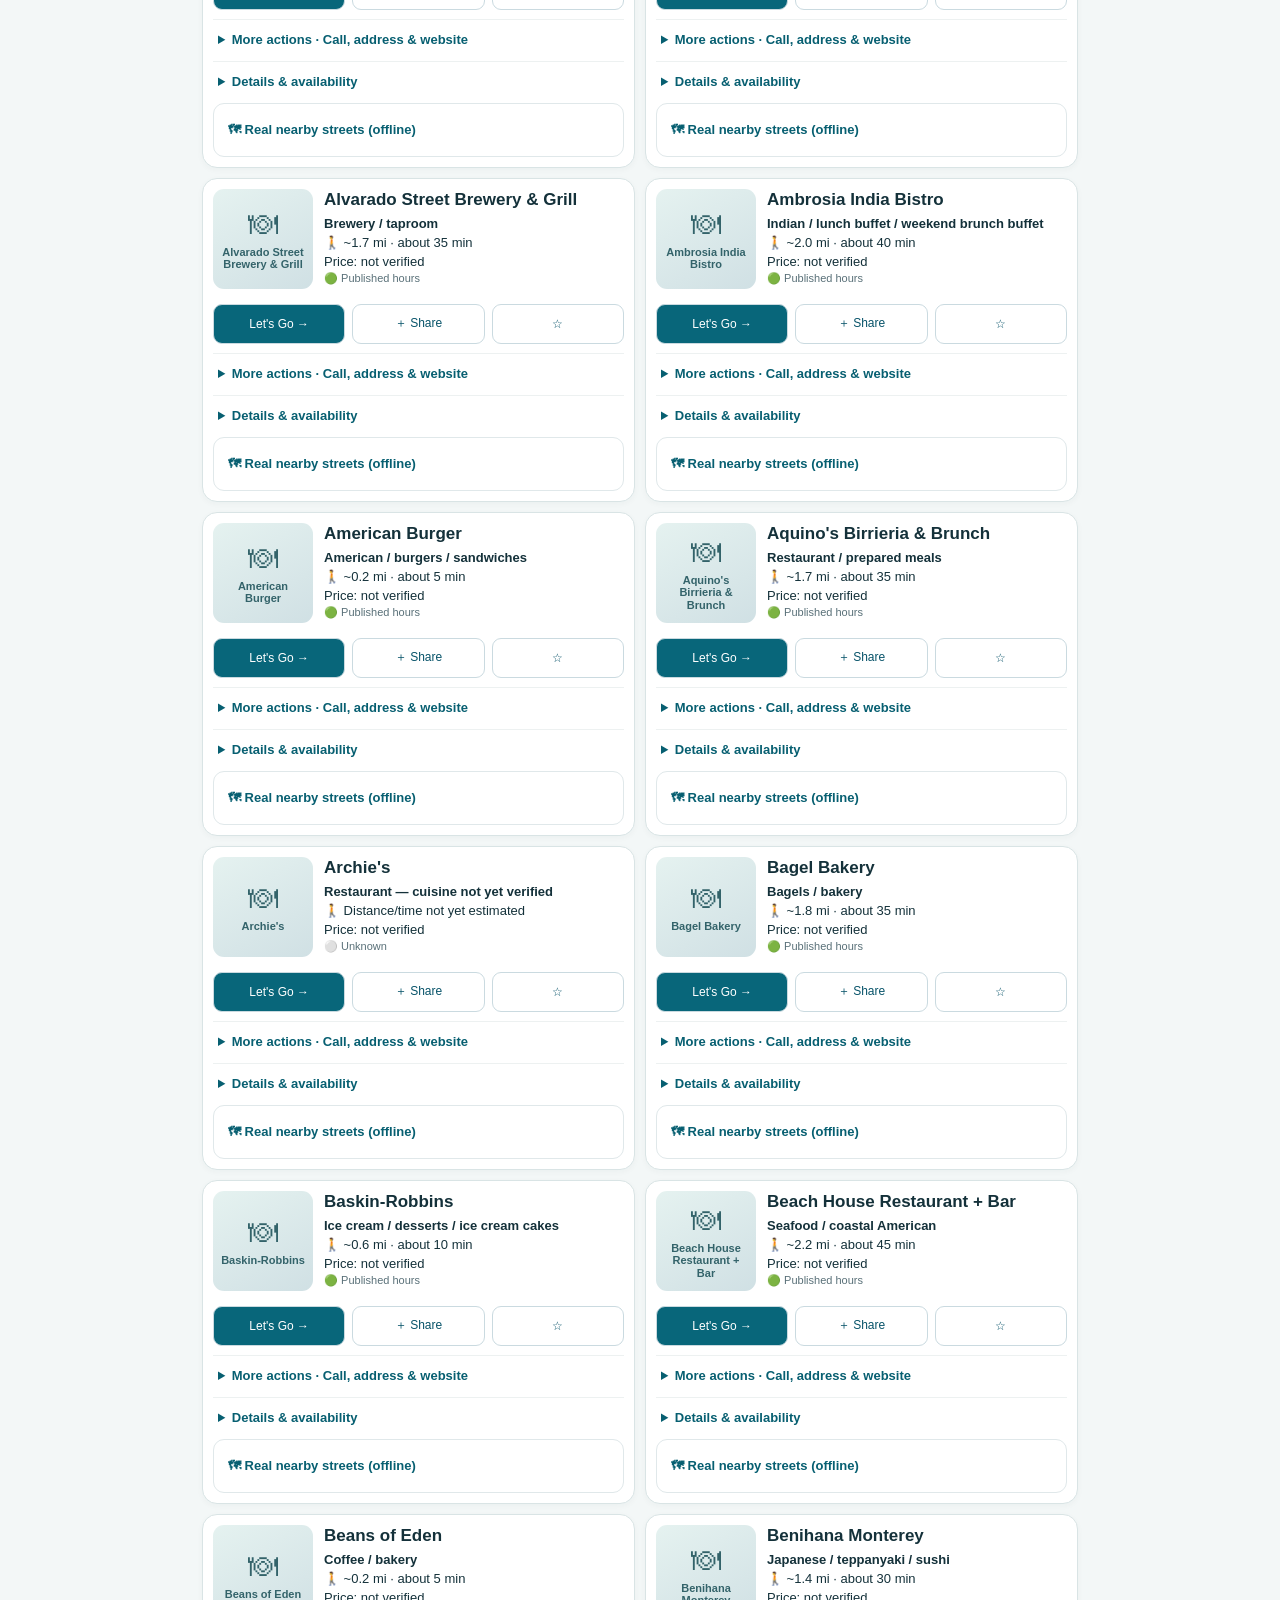
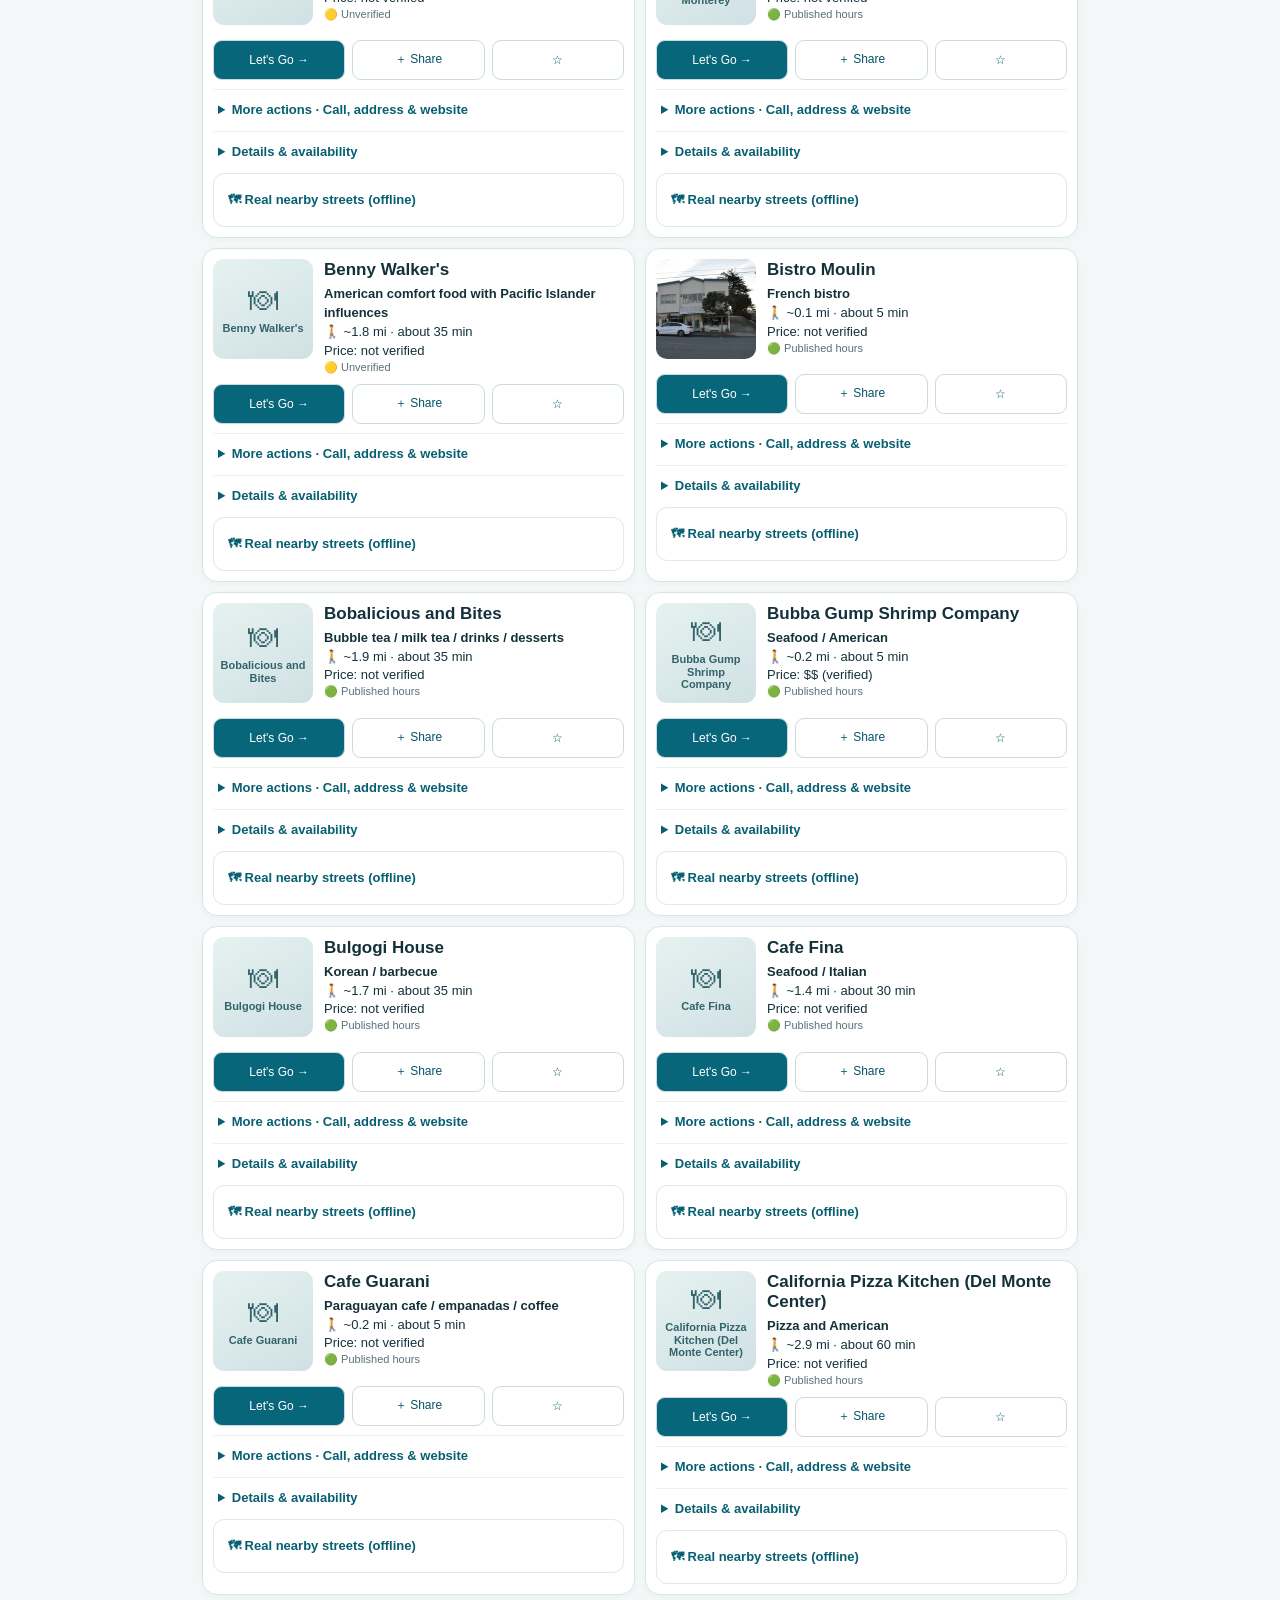
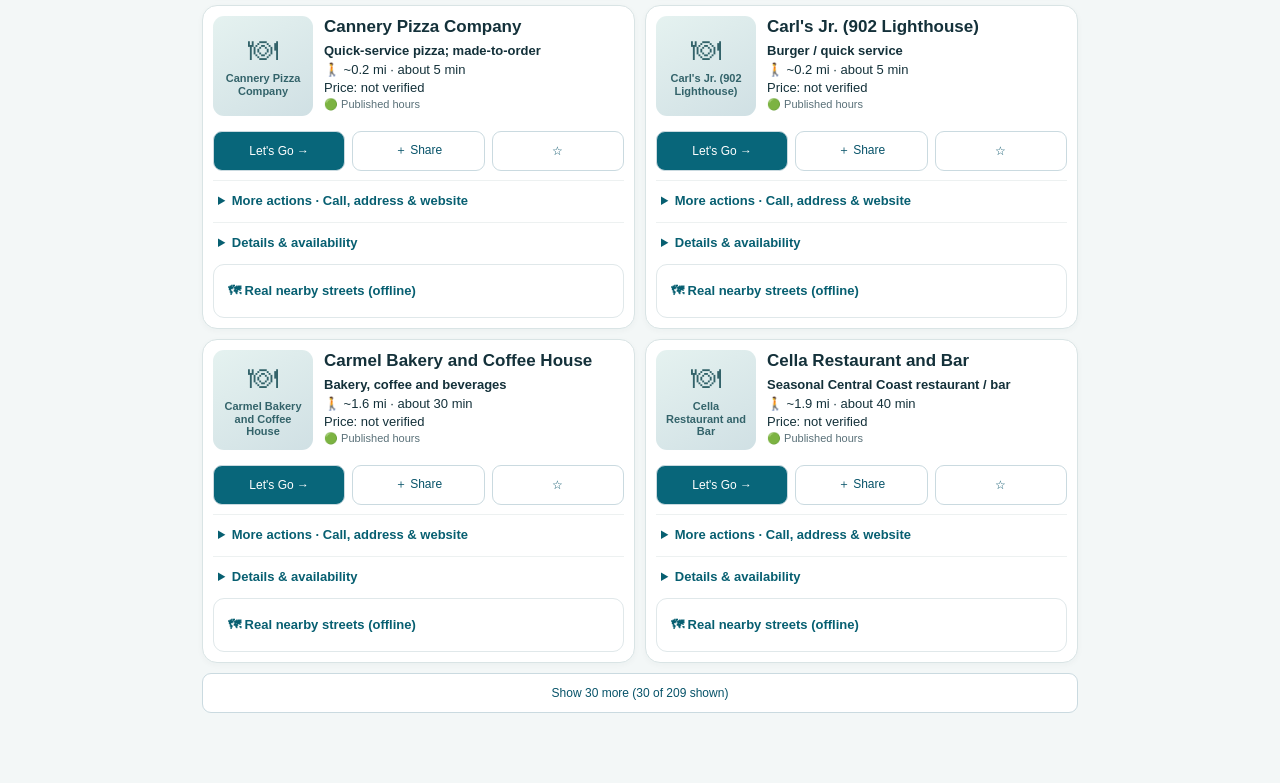
==== commit 30851efb: "Restore branded Dining icon in header and offline cache (v3.0.24)" ====
--- a/index.html
+++ b/index.html
@@ -1 +1 @@
-<!doctype html><html lang="en"><head><meta charset="utf-8"><meta name="viewport" content="width=device-width,initial-scale=1,viewport-fit=cover"><meta name="theme-color" content="#073b4c"><meta name="description" content="Nearby dining guide for Monterey Bay Aquarium visitors"><link rel="apple-touch-icon" sizes="180x180" href="apple-touch-icon.png"><link rel="manifest" href="manifest.webmanifest"><link rel="icon" href="icon.svg" type="image/svg+xml"><link rel="stylesheet" href="style.css"><title>MBA Nearby Dining</title></head><body><header><div class="title"><span class="logo">🍽</span><div><strong>Nearby Dining</strong><small>Monterey Bay Aquarium area</small></div></div><div class="topnav"><button id="navBack" type="button" aria-label="Back to previous Eatery App screen">← Back</button><button id="navHome" type="button">⌂ Return to Hub</button></div><button id="basketTop" class="basket" type="button">Share Basket <b id="basketCount">0</b></button></header><main id="app"><div class="loading">Loading nearby eateries…</div></main><footer><span>Eatery App <b>v3.0.23</b></span> · <span>Database 2026-11-19</span> · <span id="offlineStatus"></span> · <span id="updateStatus" role="status" aria-live="polite">Updates checked automatically</span> <button id="updateNow" type="button" hidden>Update Now</button></footer><script src="qr-local.js"></script><script src="app.js"></script><script src="update.js"></script></body></html>+<!doctype html><html lang="en"><head><meta charset="utf-8"><meta name="viewport" content="width=device-width,initial-scale=1,viewport-fit=cover"><meta name="theme-color" content="#073b4c"><meta name="description" content="Nearby dining guide for Monterey Bay Aquarium visitors"><link rel="apple-touch-icon" sizes="180x180" href="apple-touch-icon.png"><link rel="manifest" href="manifest.webmanifest"><link rel="icon" href="icon.svg" type="image/svg+xml"><link rel="stylesheet" href="style.css"><title>MBA Nearby Dining</title></head><body><header><div class="title"><img class="logo" src="icon.svg" width="34" height="34" alt="" aria-hidden="true"><div><strong>Nearby Dining</strong><small>Monterey Bay Aquarium area</small></div></div><div class="topnav"><button id="navBack" type="button" aria-label="Back to previous Eatery App screen">← Back</button><button id="navHome" type="button">⌂ Return to Hub</button></div><button id="basketTop" class="basket" type="button">Share Basket <b id="basketCount">0</b></button></header><main id="app"><div class="loading">Loading nearby eateries…</div></main><footer><span>Eatery App <b>v3.0.24</b></span> · <span>Database 2026-11-19</span> · <span id="offlineStatus"></span> · <span id="updateStatus" role="status" aria-live="polite">Updates checked automatically</span> <button id="updateNow" type="button" hidden>Update Now</button></footer><script src="qr-local.js"></script><script src="app.js"></script><script src="update.js"></script></body></html>
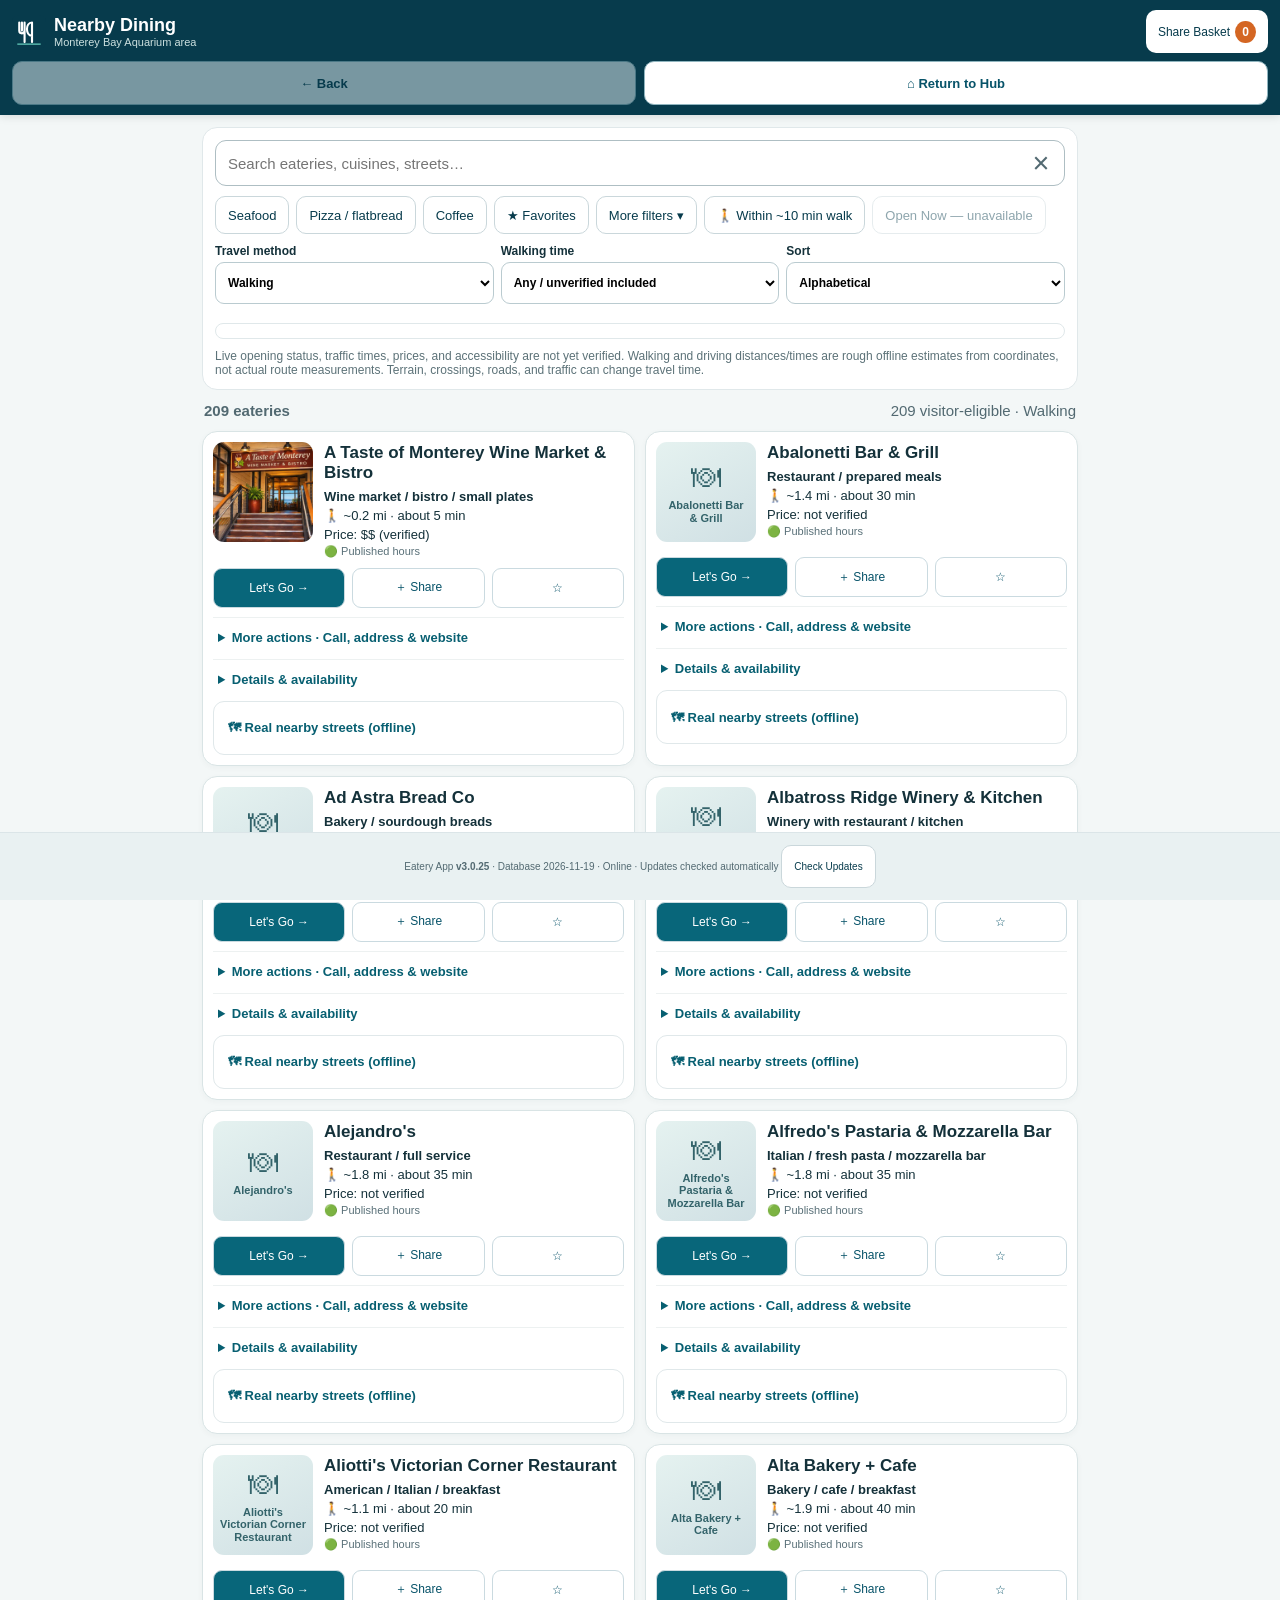
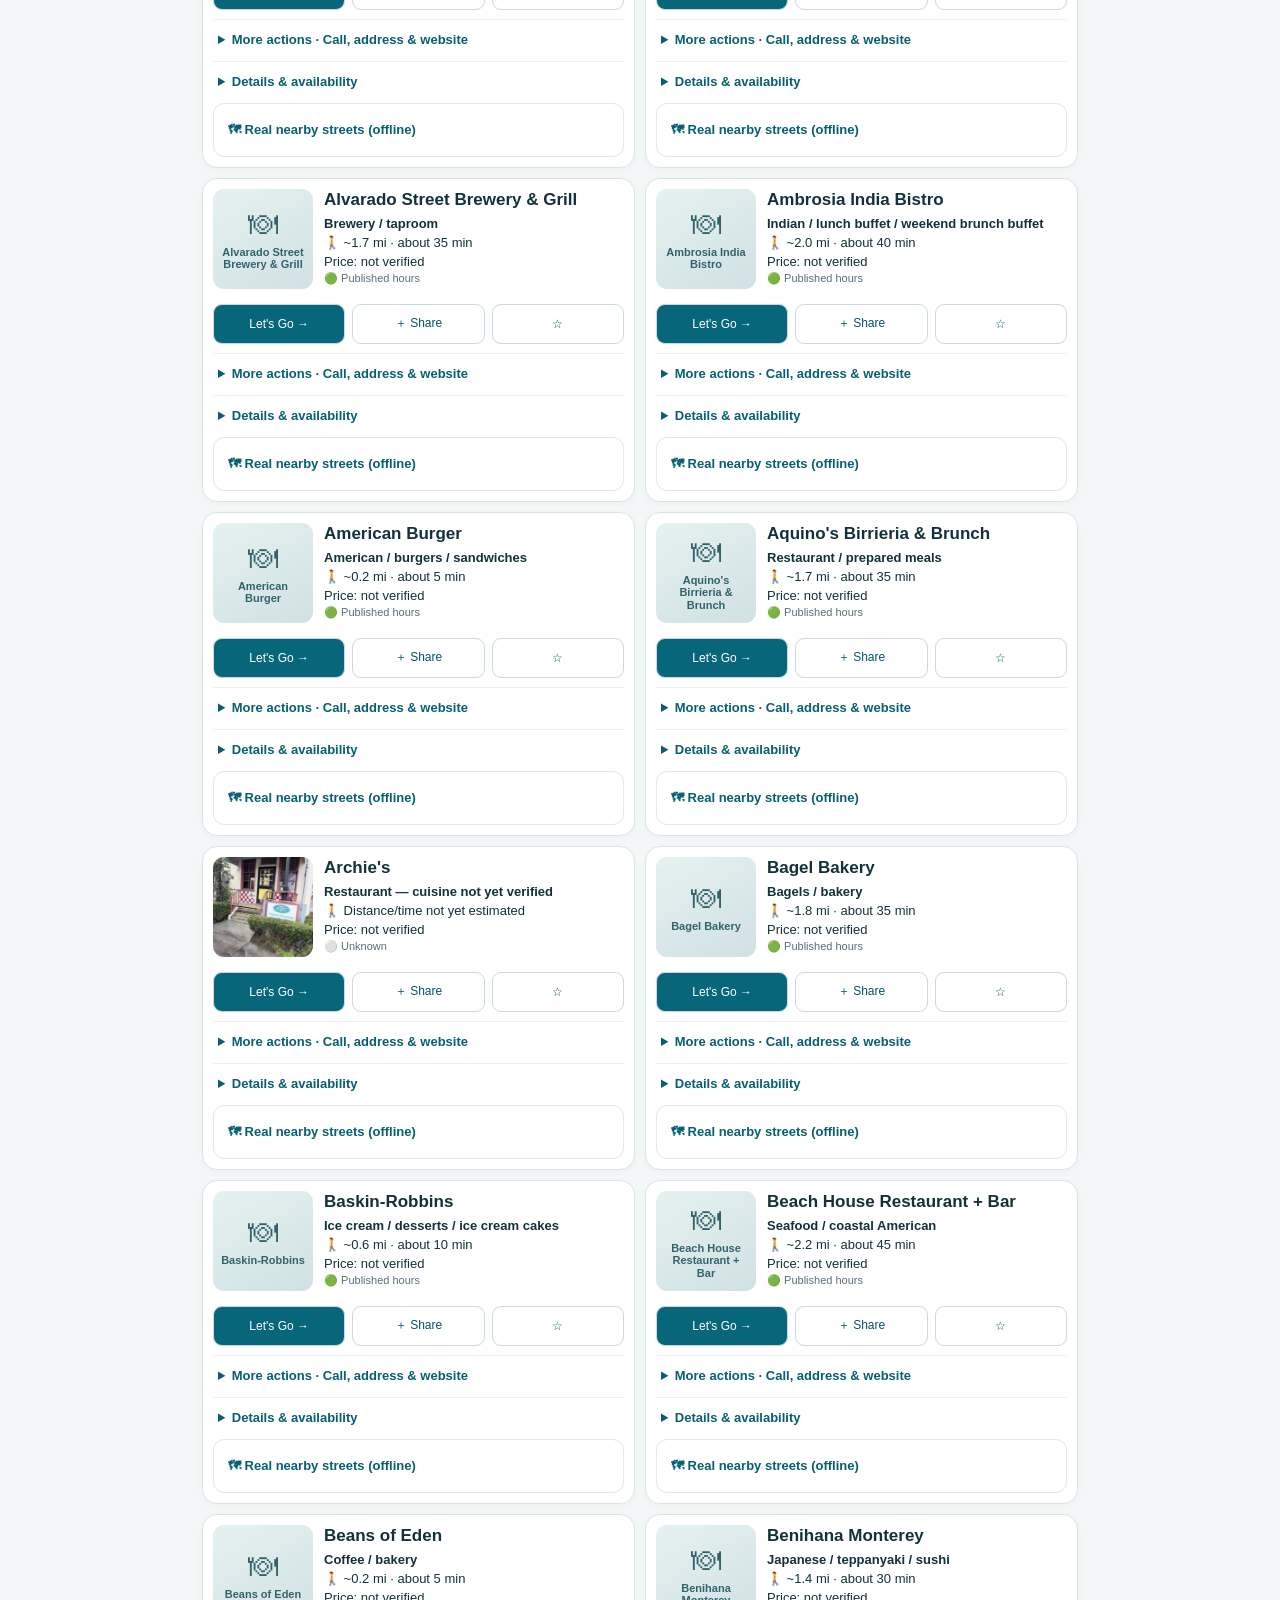
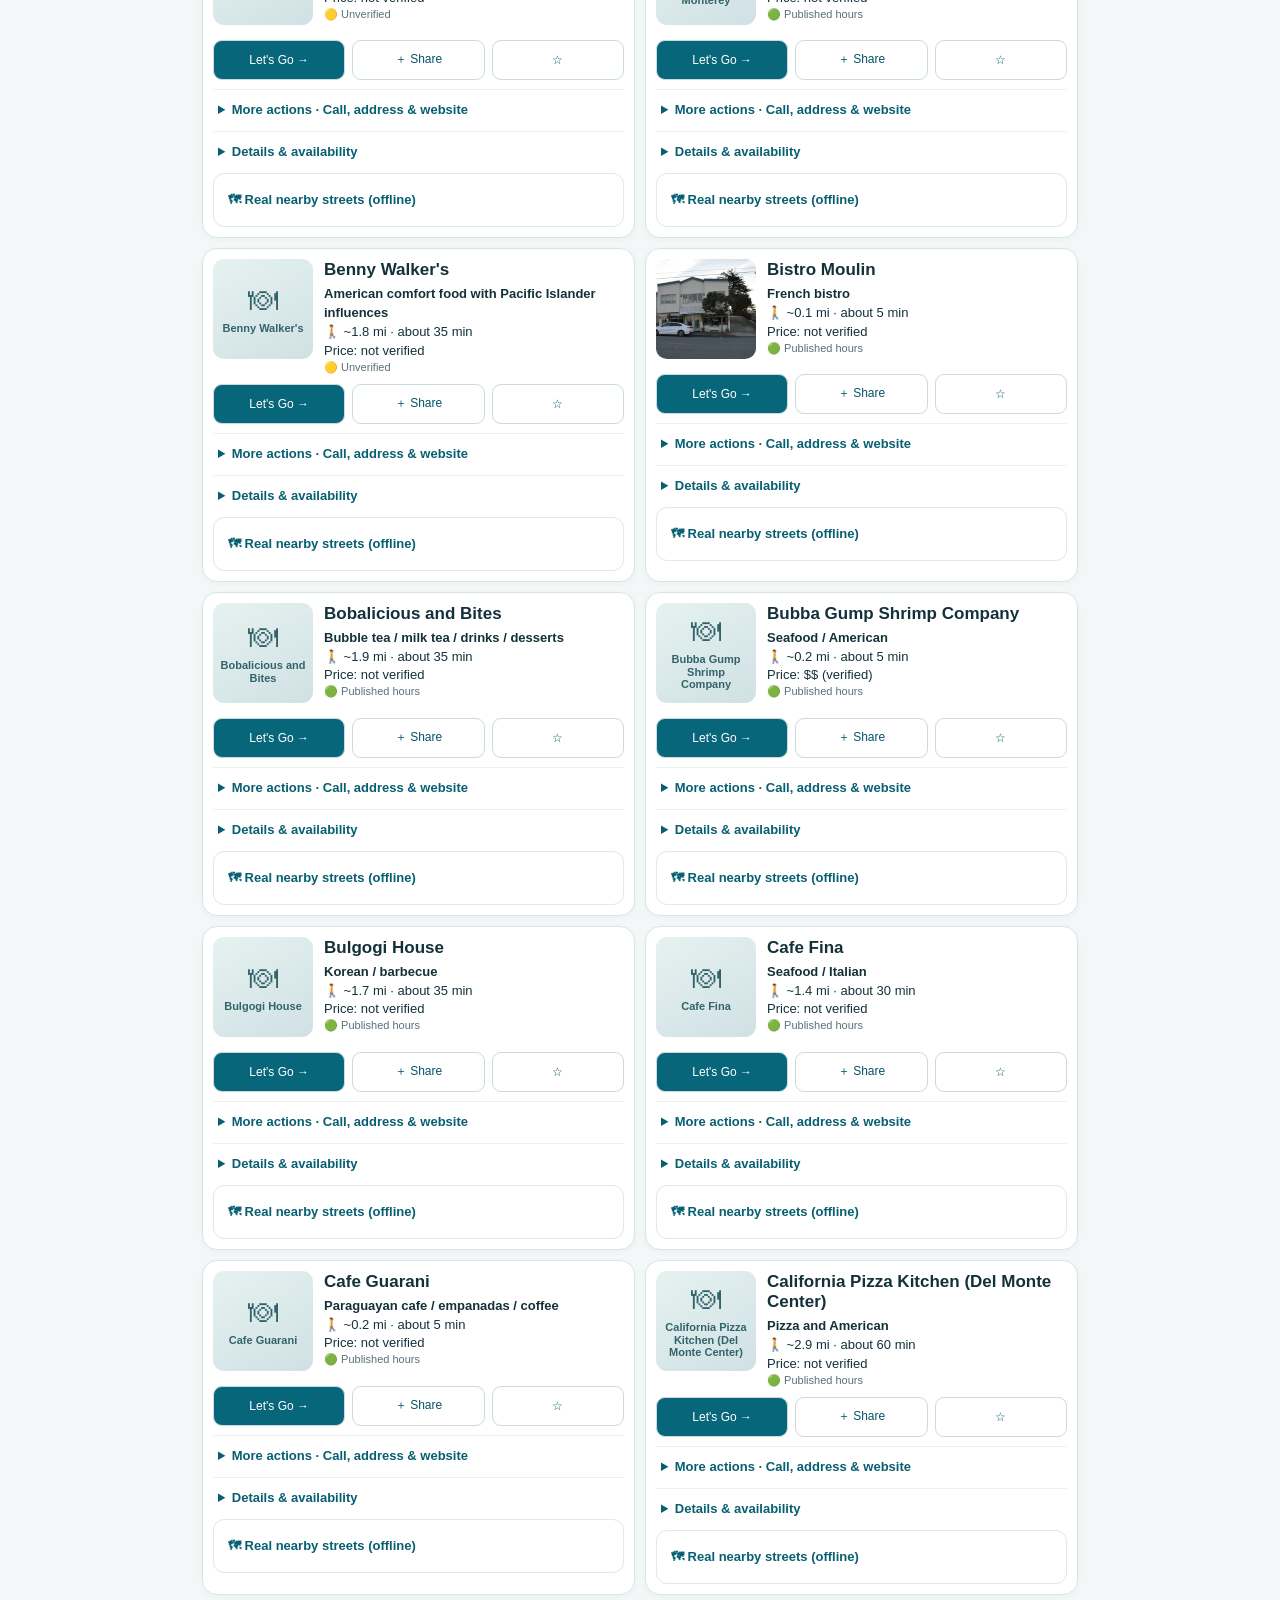
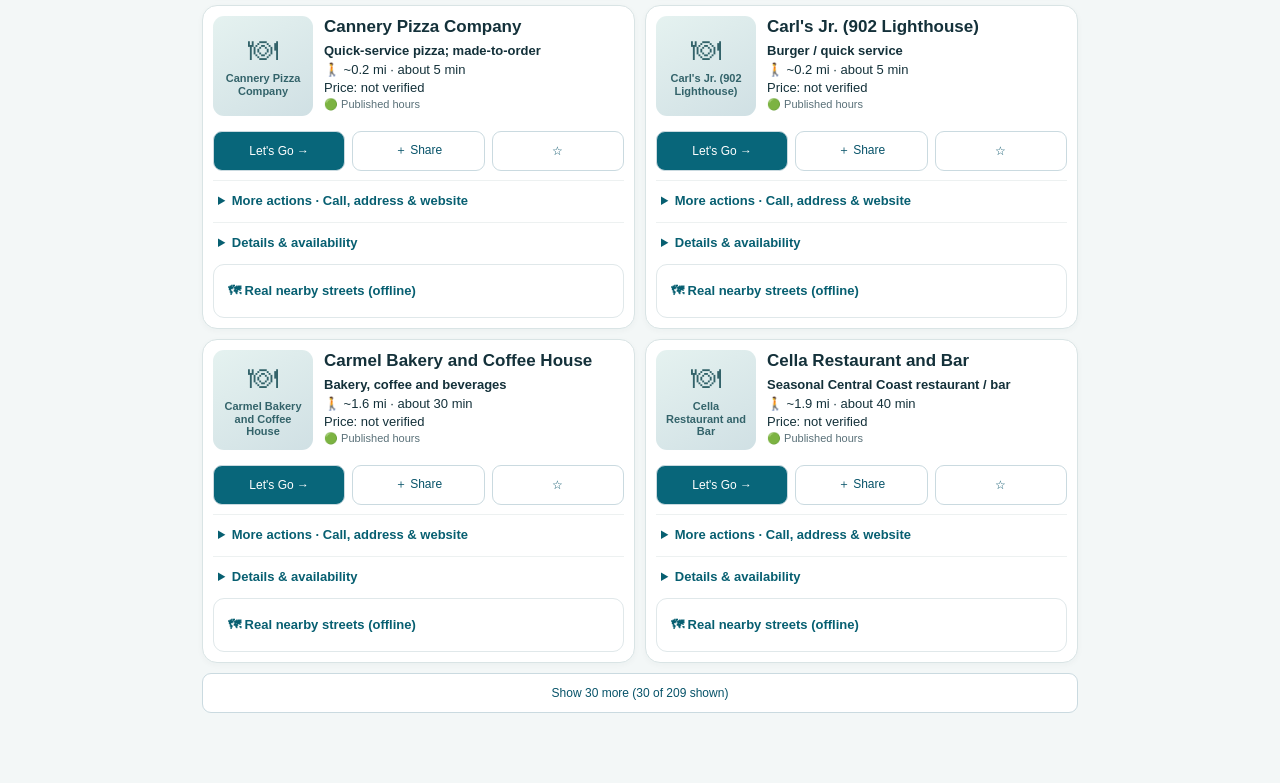
==== commit 77b73dc3: "Release v3.0.25 with Archie's photos and refreshed offline cache" ====
--- a/index.html
+++ b/index.html
@@ -1 +1 @@
-<!doctype html><html lang="en"><head><meta charset="utf-8"><meta name="viewport" content="width=device-width,initial-scale=1,viewport-fit=cover"><meta name="theme-color" content="#073b4c"><meta name="description" content="Nearby dining guide for Monterey Bay Aquarium visitors"><link rel="apple-touch-icon" sizes="180x180" href="apple-touch-icon.png"><link rel="manifest" href="manifest.webmanifest"><link rel="icon" href="icon.svg" type="image/svg+xml"><link rel="stylesheet" href="style.css"><title>MBA Nearby Dining</title></head><body><header><div class="title"><img class="logo" src="icon.svg" width="34" height="34" alt="" aria-hidden="true"><div><strong>Nearby Dining</strong><small>Monterey Bay Aquarium area</small></div></div><div class="topnav"><button id="navBack" type="button" aria-label="Back to previous Eatery App screen">← Back</button><button id="navHome" type="button">⌂ Return to Hub</button></div><button id="basketTop" class="basket" type="button">Share Basket <b id="basketCount">0</b></button></header><main id="app"><div class="loading">Loading nearby eateries…</div></main><footer><span>Eatery App <b>v3.0.24</b></span> · <span>Database 2026-11-19</span> · <span id="offlineStatus"></span> · <span id="updateStatus" role="status" aria-live="polite">Updates checked automatically</span> <button id="updateNow" type="button" hidden>Update Now</button></footer><script src="qr-local.js"></script><script src="app.js"></script><script src="update.js"></script></body></html>+<!doctype html><html lang="en"><head><meta charset="utf-8"><meta name="viewport" content="width=device-width,initial-scale=1,viewport-fit=cover"><meta name="theme-color" content="#073b4c"><meta name="description" content="Nearby dining guide for Monterey Bay Aquarium visitors"><link rel="apple-touch-icon" sizes="180x180" href="apple-touch-icon.png"><link rel="manifest" href="manifest.webmanifest"><link rel="icon" href="icon.svg" type="image/svg+xml"><link rel="stylesheet" href="style.css"><title>MBA Nearby Dining</title></head><body><header><div class="title"><img class="logo" src="icon.svg" width="34" height="34" alt="" aria-hidden="true"><div><strong>Nearby Dining</strong><small>Monterey Bay Aquarium area</small></div></div><div class="topnav"><button id="navBack" type="button" aria-label="Back to previous Eatery App screen">← Back</button><button id="navHome" type="button">⌂ Return to Hub</button></div><button id="basketTop" class="basket" type="button">Share Basket <b id="basketCount">0</b></button></header><main id="app"><div class="loading">Loading nearby eateries…</div></main><footer><span>Eatery App <b>v3.0.25</b></span> · <span>Database 2026-11-19</span> · <span id="offlineStatus"></span> · <span id="updateStatus" role="status" aria-live="polite">Updates checked automatically</span> <button id="updateNow" type="button" hidden>Update Now</button></footer><script src="qr-local.js"></script><script src="app.js"></script><script src="update.js"></script></body></html>
--- a/style.css
+++ b/style.css
@@ -1,5 +1,5 @@
 [hidden]{display:none!important}
-:root{font-family:-apple-system,BlinkMacSystemFont,'Segoe UI',sans-serif;color:#14313a;background:#f3f7f7;font-size:15px}*{box-sizing:border-box}body{margin:0}button,input,select{font:inherit}button,a{touch-action:manipulation}button{cursor:pointer;border:1px solid #cad7db;border-radius:10px;background:#fff;color:#073b4c;padding:10px 12px;min-height:43px}button:focus-visible,a:focus-visible{outline:3px solid #ec9c3d;outline-offset:2px}button.primary,.primary{background:#08667a;color:white;border-color:#08667a}button.active{background:#d4efed;border-color:#328d89}button.linklike{border:0;background:transparent;padding:6px;min-height:36px}button:disabled{opacity:.45;cursor:not-allowed}header{background:#073b4c;color:white;display:flex;align-items:center;justify-content:space-between;padding:10px 12px;gap:8px;position:sticky;top:0;z-index:5;box-shadow:0 1px 9px #0002}.title{display:flex;align-items:center;gap:8px}.title strong{font-size:18px}.title small{display:block;font-size:11px;color:#cce0df}.logo{font-size:24px}.basket{background:#fff;border:0;font-size:12px;white-space:nowrap}.basket b{border-radius:50%;background:#d46623;color:white;padding:4px 7px;margin-left:2px}main{max-width:900px;margin:auto;padding:12px 12px 70px}.toolbar{background:white;border:1px solid #e0e8ea;border-radius:15px;padding:12px;margin-bottom:12px;display:grid;gap:10px}.search{width:100%;height:46px;border:1px solid #aebec3;border-radius:11px;padding:10px 12px}.row,.actions,.chips{display:flex;gap:7px;flex-wrap:wrap;align-items:center}.row label{display:grid;gap:4px;flex:1;min-width:120px;font-size:12px;font-weight:600}.row select{height:42px;border:1px solid #bacbd0;border-radius:9px;background:white;padding:0 8px;width:100%}.chips button{min-height:38px;padding:7px 12px;font-size:13px}.muted{color:#5c7278;font-size:12px}.notice{background:#fff3da;border:1px solid #f0dbac;border-radius:10px;padding:9px 11px;font-size:12px}.count{display:flex;justify-content:space-between;align-items:center;margin:12px 2px;color:#526971}.cards{display:grid;gap:10px}.card{background:white;border:1px solid #d9e4e5;border-radius:15px;padding:10px;box-shadow:0 2px 6px #14313a09}.cardhead{display:flex;gap:11px}.thumb{position:relative;width:100px;min-width:100px;height:100px;border:0;padding:0;overflow:hidden;border-radius:11px;background:#e4eeee;text-align:center}.thumb img,.heroPhoto img{width:100%;height:100%;object-fit:cover}.placeholder{display:flex;flex-direction:column;justify-content:center;align-items:center;gap:5px;width:100%;height:100%;padding:7px;color:#33636a;background:linear-gradient(150deg,#e5f2f0,#d0e0e4)}.placeholder span{font-size:30px}.placeholder strong{font-size:11px;line-height:1.15;overflow-wrap:anywhere}.card h2{font-size:17px;margin:1px 0 5px;line-height:1.19}.card .meta{font-size:13px;line-height:1.45}.card .small{font-size:11px;color:#597078}.cardbody{flex:1;min-width:0}.actions{margin-top:10px}.actions button,.actions a{font-size:12px;flex:1;white-space:nowrap;min-width:60px;text-align:center;text-decoration:none;border:1px solid #cadae0;border-radius:9px;background:white;color:#075369;padding:9px 8px;min-height:40px}.actions .primary{background:#08667a;color:white}.actions .selected{background:#d5f0e5}details{border-top:1px solid #edf1f1;margin-top:9px;padding-top:7px}summary{cursor:pointer;color:#075f71;font-weight:600;font-size:13px;padding:5px}details .detail{font-size:13px;padding:5px 6px;line-height:1.55}a{color:#006b87}.empty{text-align:center;padding:24px;color:#567}.pagehead{display:flex;justify-content:space-between;align-items:center;gap:8px;margin-bottom:12px}.pagehead h1{font-size:20px;margin:0}.stack{display:grid;gap:10px}.panel{border:1px solid #d9e4e5;border-radius:14px;background:white;padding:14px}.panel h2{font-size:17px;margin:0 0 10px}.basketitem{display:flex;align-items:center;justify-content:space-between;gap:12px;border-bottom:1px solid #eef2f2;padding:10px 0}.basketitem:last-child{border:0}.basketitem span{font-size:13px}.qrWrap{display:grid;justify-items:center;gap:9px;margin:12px 0}.qrWrap svg{width:min(80vw,300px);height:auto;image-rendering:pixelated;background:white;padding:9px;border:1px solid #ddd}.urltext{font-size:11px;word-break:break-all;background:#eef3f4;padding:9px;border-radius:8px}.heroPhoto{width:100%;height:240px;overflow:hidden;background:#e2eded;border:0;border-radius:12px;padding:0}.heroPhoto .placeholder strong{font-size:19px}.heroPhoto .placeholder span{font-size:70px}.destination h1{font-size:23px;margin:8px 0}.destination .actions button,.destination .actions a{font-size:14px}.caption{font-size:12px;color:#577078;margin:7px 0}.destination .mapframe{background:#f0f5f6;border-radius:13px;padding:24px 14px;text-align:center}.pill{display:inline-block;padding:4px 7px;background:#e4f1f1;border-radius:7px;font-size:12px}footer{background:#e9f1f2;color:#536a72;font-size:10px;text-align:center;padding:12px;position:fixed;bottom:0;width:100%;border-top:1px solid #dbe5e8}.lightbox{position:fixed;inset:0;z-index:20;background:#051b20ee;color:white;display:grid;place-items:center;padding:15px}.lightbox figure{margin:0;max-width:95vw;width:700px;max-height:90vh;text-align:center}.lightbox img{width:100%;max-height:72vh;object-fit:contain}.lightbox .placeholder{height:50vh}.lightbox button{position:absolute;top:15px;right:15px}.lightbox figcaption{font-size:12px;margin-top:8px}.hidden{display:none!important}@media(min-width:650px){.cards{grid-template-columns:repeat(2,minmax(0,1fr))}.cardhead{min-height:105px}.heroPhoto{height:380px}}@media(max-width:360px){.thumb{width:84px;min-width:84px;height:90px}.actions button,.actions a{min-width:50px;padding:7px 5px;font-size:11px}}
+:root{font-family:-apple-system,BlinkMacSystemFont,'Segoe UI',sans-serif;color:#14313a;background:#f3f7f7;font-size:15px}*{box-sizing:border-box}body{margin:0}button,input,select{font:inherit}button,a{touch-action:manipulation}button{cursor:pointer;border:1px solid #cad7db;border-radius:10px;background:#fff;color:#073b4c;padding:10px 12px;min-height:43px}button:focus-visible,a:focus-visible{outline:3px solid #ec9c3d;outline-offset:2px}button.primary,.primary{background:#08667a;color:white;border-color:#08667a}button.active{background:#d4efed;border-color:#328d89}button.linklike{border:0;background:transparent;padding:6px;min-height:36px}button:disabled{opacity:.45;cursor:not-allowed}header{background:#073b4c;color:white;display:flex;align-items:center;justify-content:space-between;padding:10px 12px;gap:8px;position:sticky;top:0;z-index:5;box-shadow:0 1px 9px #0002}.title{display:flex;align-items:center;gap:8px}.title strong{font-size:18px}.title small{display:block;font-size:11px;color:#cce0df}.logo{width:34px;height:34px;display:block;flex:none;border-radius:7px}.basket{background:#fff;border:0;font-size:12px;white-space:nowrap}.basket b{border-radius:50%;background:#d46623;color:white;padding:4px 7px;margin-left:2px}main{max-width:900px;margin:auto;padding:12px 12px 70px}.toolbar{background:white;border:1px solid #e0e8ea;border-radius:15px;padding:12px;margin-bottom:12px;display:grid;gap:10px}.search{width:100%;height:46px;border:1px solid #aebec3;border-radius:11px;padding:10px 12px}.row,.actions,.chips{display:flex;gap:7px;flex-wrap:wrap;align-items:center}.row label{display:grid;gap:4px;flex:1;min-width:120px;font-size:12px;font-weight:600}.row select{height:42px;border:1px solid #bacbd0;border-radius:9px;background:white;padding:0 8px;width:100%}.chips button{min-height:38px;padding:7px 12px;font-size:13px}.muted{color:#5c7278;font-size:12px}.notice{background:#fff3da;border:1px solid #f0dbac;border-radius:10px;padding:9px 11px;font-size:12px}.count{display:flex;justify-content:space-between;align-items:center;margin:12px 2px;color:#526971}.cards{display:grid;gap:10px}.card{background:white;border:1px solid #d9e4e5;border-radius:15px;padding:10px;box-shadow:0 2px 6px #14313a09}.cardhead{display:flex;gap:11px}.thumb{position:relative;width:100px;min-width:100px;height:100px;border:0;padding:0;overflow:hidden;border-radius:11px;background:#e4eeee;text-align:center}.thumb img,.heroPhoto img{width:100%;height:100%;object-fit:cover}.placeholder{display:flex;flex-direction:column;justify-content:center;align-items:center;gap:5px;width:100%;height:100%;padding:7px;color:#33636a;background:linear-gradient(150deg,#e5f2f0,#d0e0e4)}.placeholder span{font-size:30px}.placeholder strong{font-size:11px;line-height:1.15;overflow-wrap:anywhere}.card h2{font-size:17px;margin:1px 0 5px;line-height:1.19}.card .meta{font-size:13px;line-height:1.45}.card .small{font-size:11px;color:#597078}.cardbody{flex:1;min-width:0}.actions{margin-top:10px}.actions button,.actions a{font-size:12px;flex:1;white-space:nowrap;min-width:60px;text-align:center;text-decoration:none;border:1px solid #cadae0;border-radius:9px;background:white;color:#075369;padding:9px 8px;min-height:40px}.actions .primary{background:#08667a;color:white}.actions .selected{background:#d5f0e5}details{border-top:1px solid #edf1f1;margin-top:9px;padding-top:7px}summary{cursor:pointer;color:#075f71;font-weight:600;font-size:13px;padding:5px}details .detail{font-size:13px;padding:5px 6px;line-height:1.55}a{color:#006b87}.empty{text-align:center;padding:24px;color:#567}.pagehead{display:flex;justify-content:space-between;align-items:center;gap:8px;margin-bottom:12px}.pagehead h1{font-size:20px;margin:0}.stack{display:grid;gap:10px}.panel{border:1px solid #d9e4e5;border-radius:14px;background:white;padding:14px}.panel h2{font-size:17px;margin:0 0 10px}.basketitem{display:flex;align-items:center;justify-content:space-between;gap:12px;border-bottom:1px solid #eef2f2;padding:10px 0}.basketitem:last-child{border:0}.basketitem span{font-size:13px}.qrWrap{display:grid;justify-items:center;gap:9px;margin:12px 0}.qrWrap svg{width:min(80vw,300px);height:auto;image-rendering:pixelated;background:white;padding:9px;border:1px solid #ddd}.urltext{font-size:11px;word-break:break-all;background:#eef3f4;padding:9px;border-radius:8px}.heroPhoto{width:100%;height:240px;overflow:hidden;background:#e2eded;border:0;border-radius:12px;padding:0}.heroPhoto .placeholder strong{font-size:19px}.heroPhoto .placeholder span{font-size:70px}.destination h1{font-size:23px;margin:8px 0}.destination .actions button,.destination .actions a{font-size:14px}.caption{font-size:12px;color:#577078;margin:7px 0}.destination .mapframe{background:#f0f5f6;border-radius:13px;padding:24px 14px;text-align:center}.pill{display:inline-block;padding:4px 7px;background:#e4f1f1;border-radius:7px;font-size:12px}footer{background:#e9f1f2;color:#536a72;font-size:10px;text-align:center;padding:12px;position:fixed;bottom:0;width:100%;border-top:1px solid #dbe5e8}.lightbox{position:fixed;inset:0;z-index:20;background:#051b20ee;color:white;display:grid;place-items:center;padding:15px}.lightbox figure{margin:0;max-width:95vw;width:700px;max-height:90vh;text-align:center}.lightbox img{width:100%;max-height:72vh;object-fit:contain}.lightbox .placeholder{height:50vh}.lightbox button{position:absolute;top:15px;right:15px}.lightbox figcaption{font-size:12px;margin-top:8px}.hidden{display:none!important}@media(min-width:650px){.cards{grid-template-columns:repeat(2,minmax(0,1fr))}.cardhead{min-height:105px}.heroPhoto{height:380px}}@media(max-width:360px){.thumb{width:84px;min-width:84px;height:90px}.actions button,.actions a{min-width:50px;padding:7px 5px;font-size:11px}}
 /* v0.1.1 consistent app navigation */
 header{flex-wrap:wrap}.topnav{order:3;display:flex;gap:8px;flex:0 0 100%;align-items:center}.topnav button{flex:1;min-height:44px;font-size:13px;font-weight:650;border:1px solid #90b5bf;background:#eaf4f5;color:#073b4c}.topnav button:disabled{opacity:.5}.topnav #navHome{background:#fff;color:#075369}.lightbox button{min-height:44px}
 
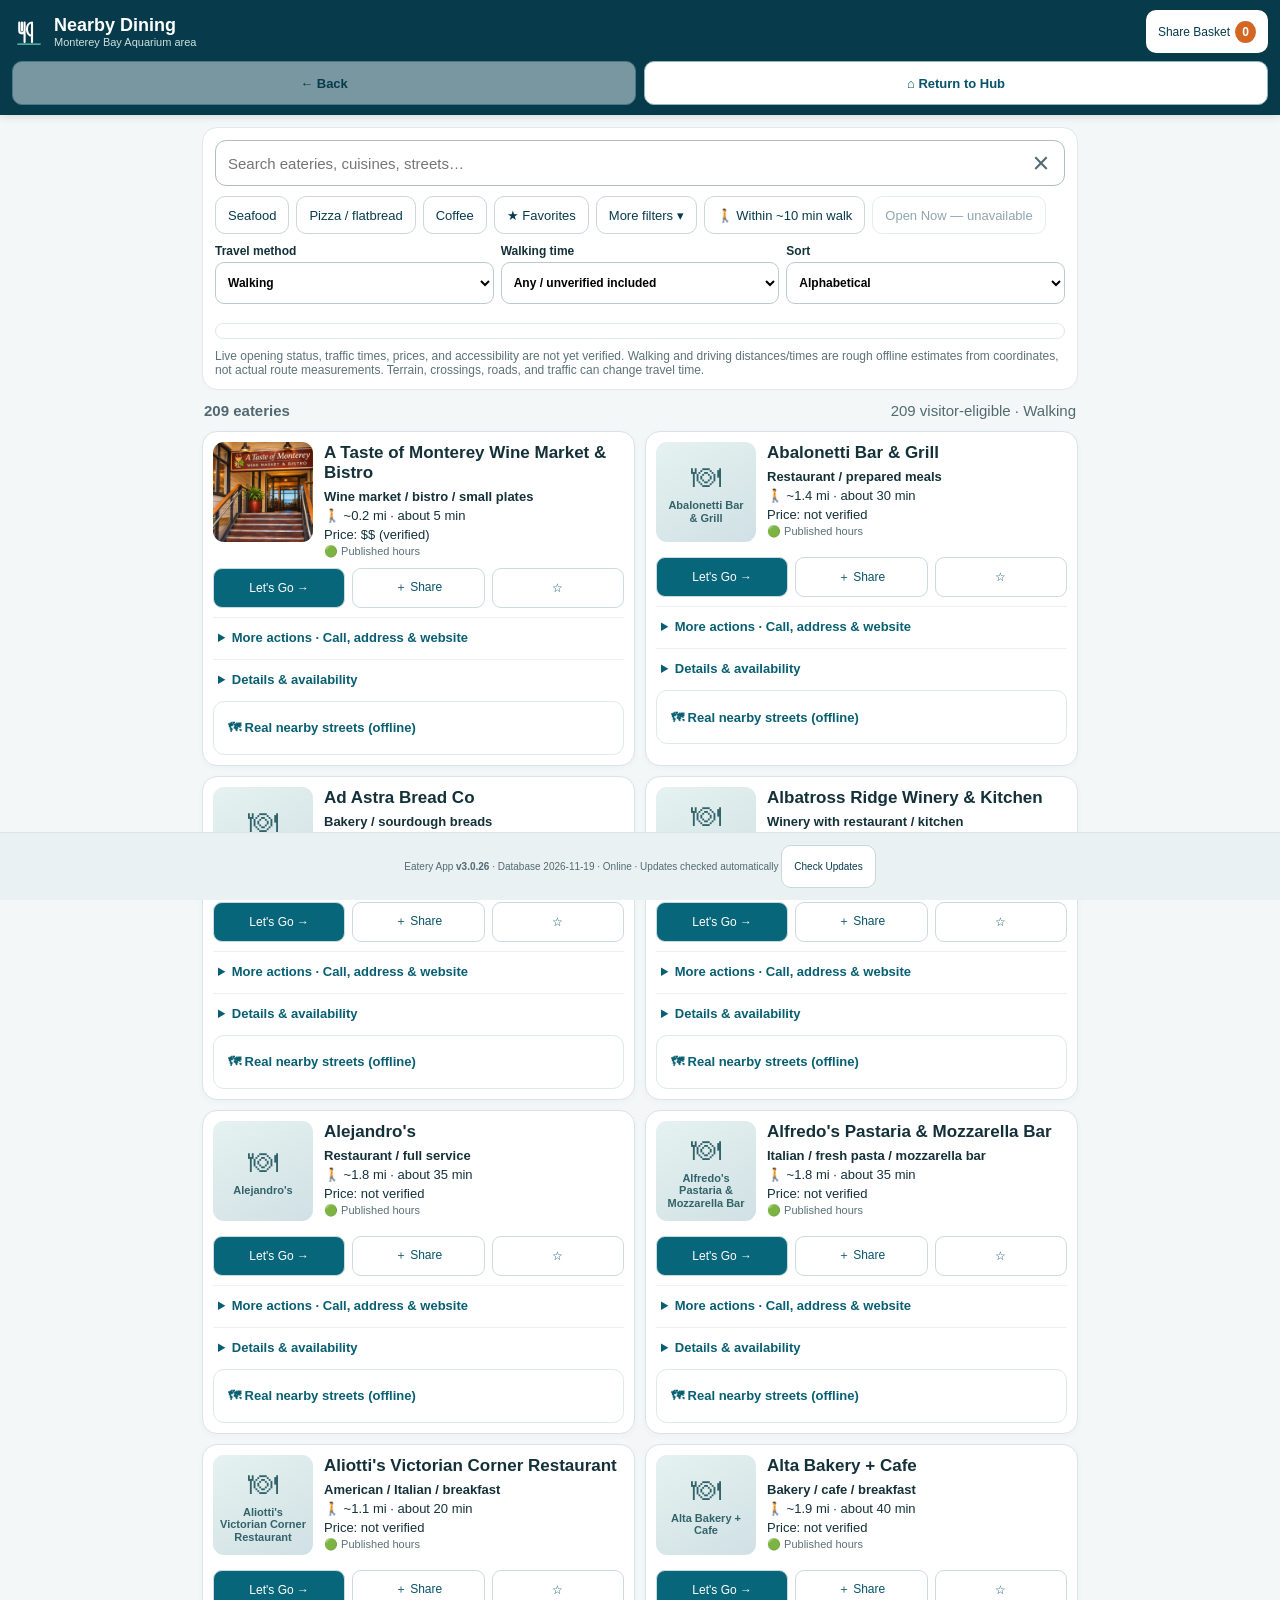
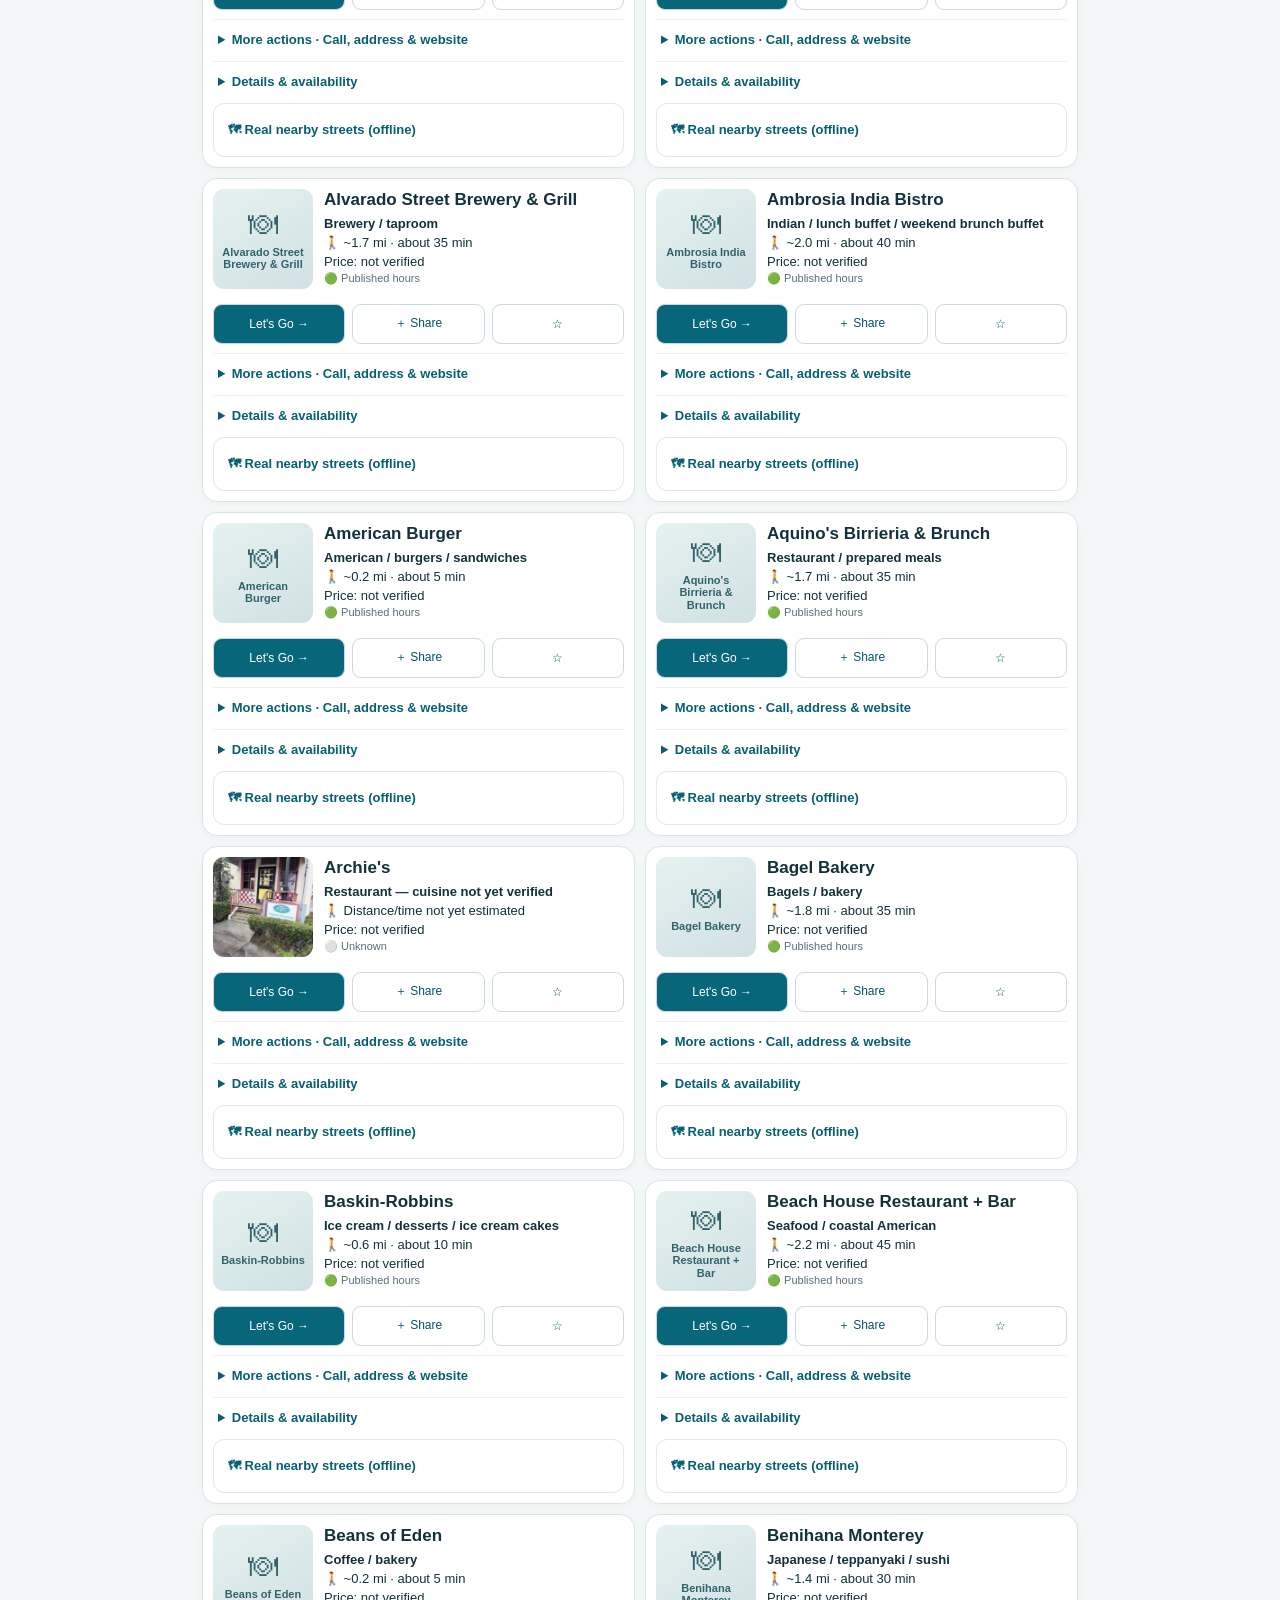
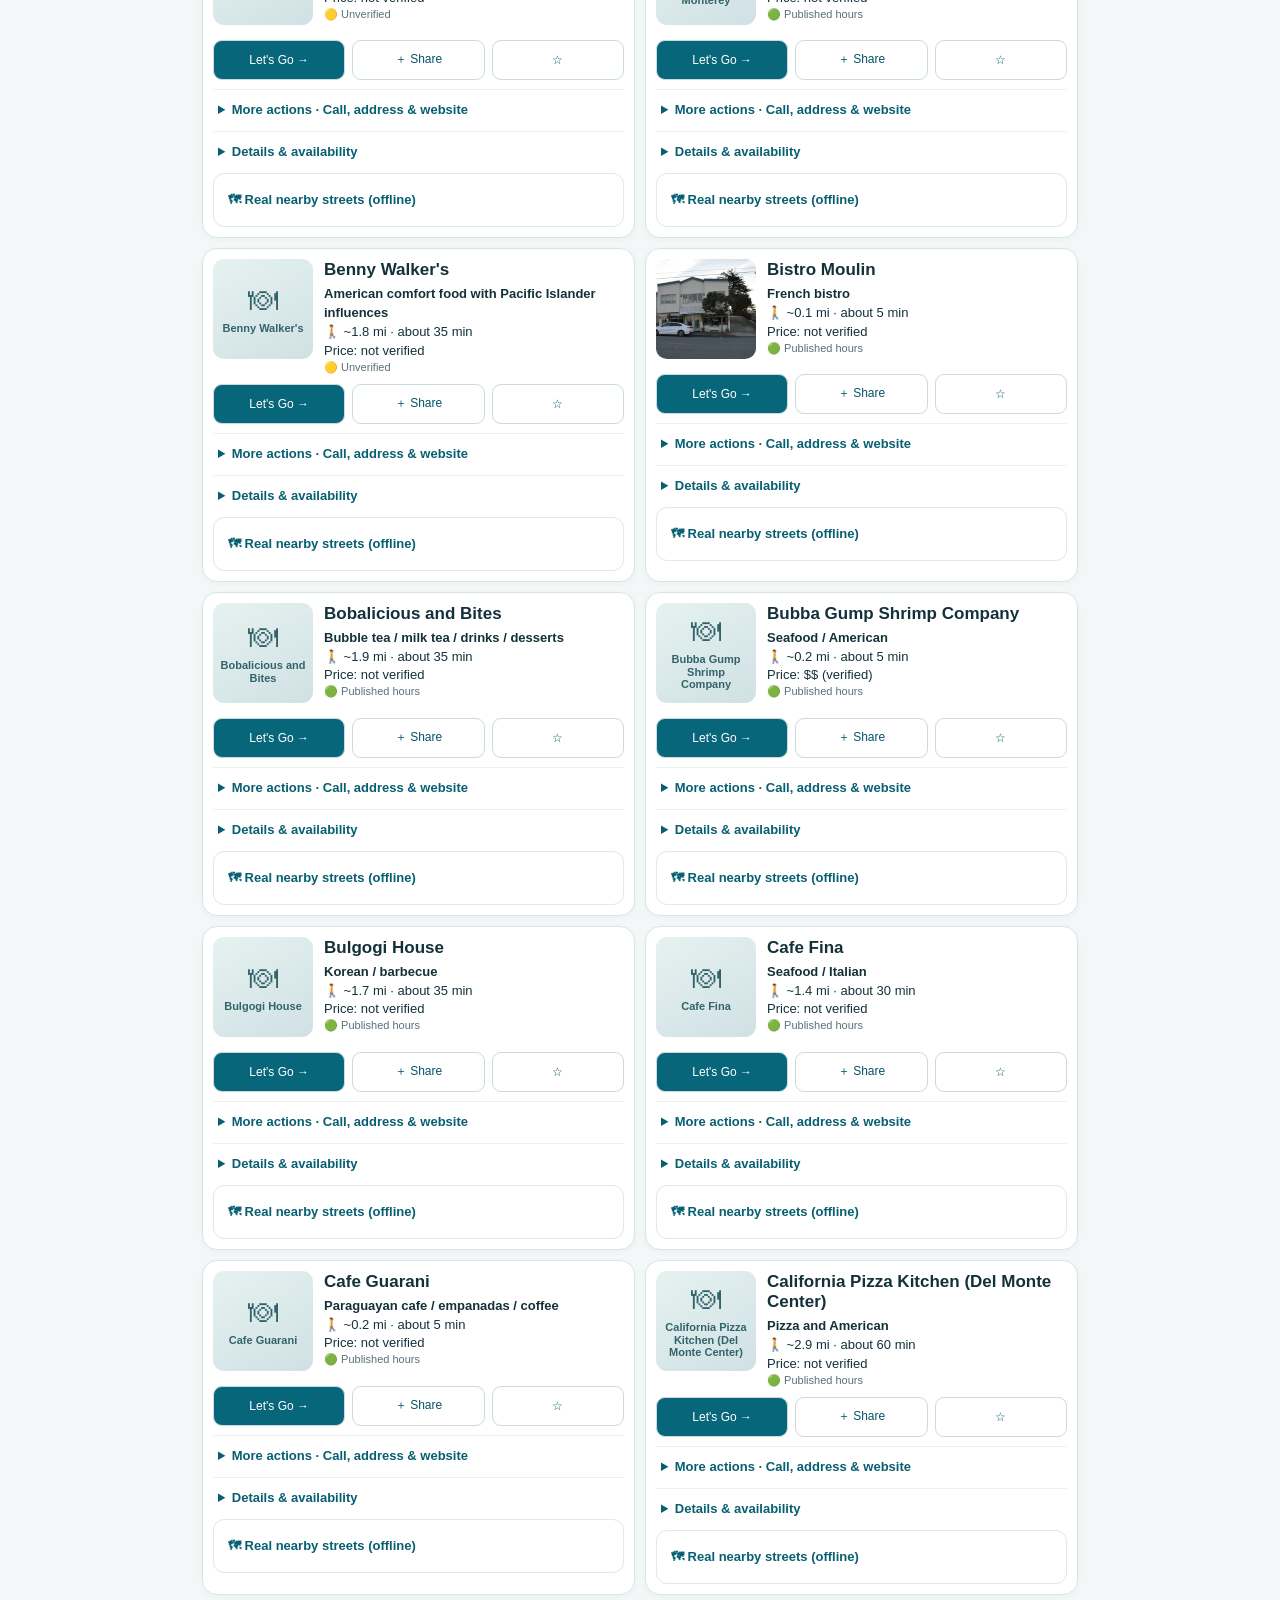
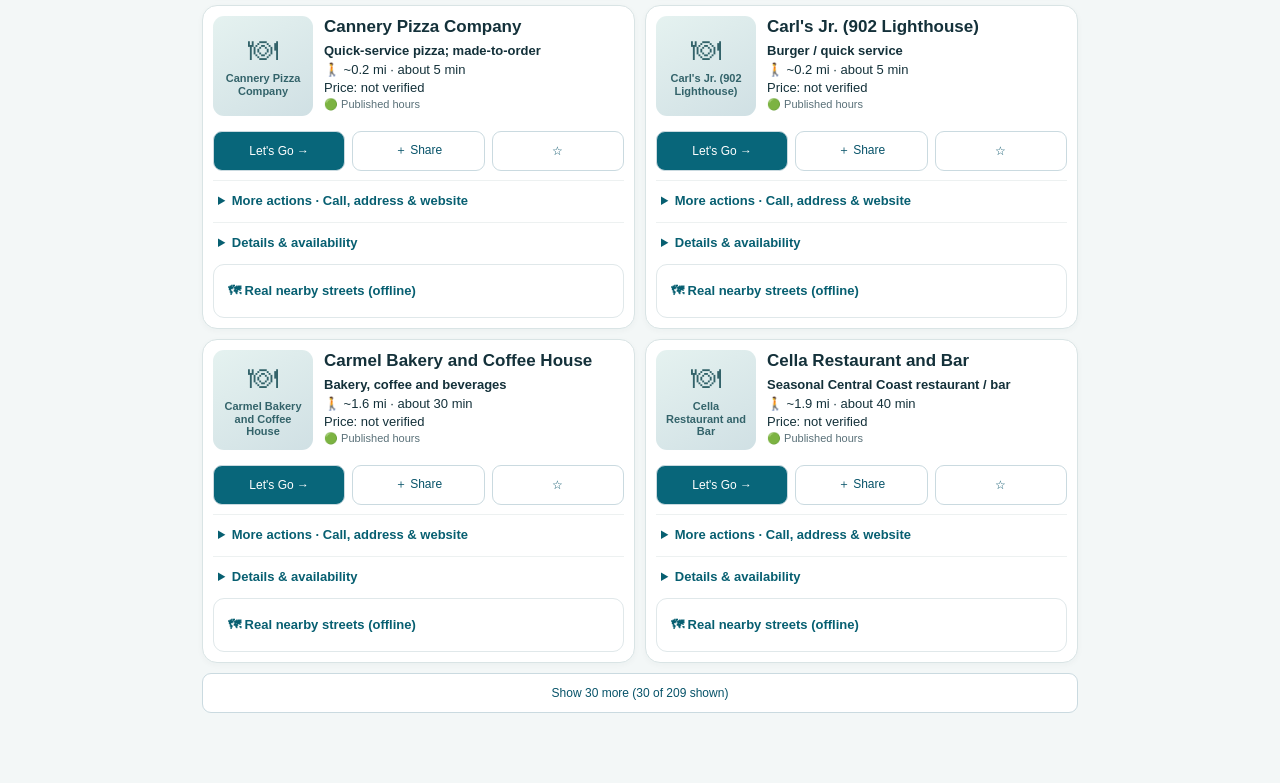
==== commit 76ea9ad3: "Release v3.0.26 to refresh cached Dining App update controller" ====
--- a/index.html
+++ b/index.html
@@ -1 +1 @@
-<!doctype html><html lang="en"><head><meta charset="utf-8"><meta name="viewport" content="width=device-width,initial-scale=1,viewport-fit=cover"><meta name="theme-color" content="#073b4c"><meta name="description" content="Nearby dining guide for Monterey Bay Aquarium visitors"><link rel="apple-touch-icon" sizes="180x180" href="apple-touch-icon.png"><link rel="manifest" href="manifest.webmanifest"><link rel="icon" href="icon.svg" type="image/svg+xml"><link rel="stylesheet" href="style.css"><title>MBA Nearby Dining</title></head><body><header><div class="title"><img class="logo" src="icon.svg" width="34" height="34" alt="" aria-hidden="true"><div><strong>Nearby Dining</strong><small>Monterey Bay Aquarium area</small></div></div><div class="topnav"><button id="navBack" type="button" aria-label="Back to previous Eatery App screen">← Back</button><button id="navHome" type="button">⌂ Return to Hub</button></div><button id="basketTop" class="basket" type="button">Share Basket <b id="basketCount">0</b></button></header><main id="app"><div class="loading">Loading nearby eateries…</div></main><footer><span>Eatery App <b>v3.0.25</b></span> · <span>Database 2026-11-19</span> · <span id="offlineStatus"></span> · <span id="updateStatus" role="status" aria-live="polite">Updates checked automatically</span> <button id="updateNow" type="button" hidden>Update Now</button></footer><script src="qr-local.js"></script><script src="app.js"></script><script src="update.js"></script></body></html>+<!doctype html><html lang="en"><head><meta charset="utf-8"><meta name="viewport" content="width=device-width,initial-scale=1,viewport-fit=cover"><meta name="theme-color" content="#073b4c"><meta name="description" content="Nearby dining guide for Monterey Bay Aquarium visitors"><link rel="apple-touch-icon" sizes="180x180" href="apple-touch-icon.png"><link rel="manifest" href="manifest.webmanifest"><link rel="icon" href="icon.svg" type="image/svg+xml"><link rel="stylesheet" href="style.css"><title>MBA Nearby Dining</title></head><body><header><div class="title"><img class="logo" src="icon.svg" width="34" height="34" alt="" aria-hidden="true"><div><strong>Nearby Dining</strong><small>Monterey Bay Aquarium area</small></div></div><div class="topnav"><button id="navBack" type="button" aria-label="Back to previous Eatery App screen">← Back</button><button id="navHome" type="button">⌂ Return to Hub</button></div><button id="basketTop" class="basket" type="button">Share Basket <b id="basketCount">0</b></button></header><main id="app"><div class="loading">Loading nearby eateries…</div></main><footer><span>Eatery App <b>v3.0.26</b></span> · <span>Database 2026-11-19</span> · <span id="offlineStatus"></span> · <span id="updateStatus" role="status" aria-live="polite">Updates checked automatically</span> <button id="updateNow" type="button" hidden>Update Now</button></footer><script src="qr-local.js"></script><script src="app.js"></script><script src="update.js"></script></body></html>
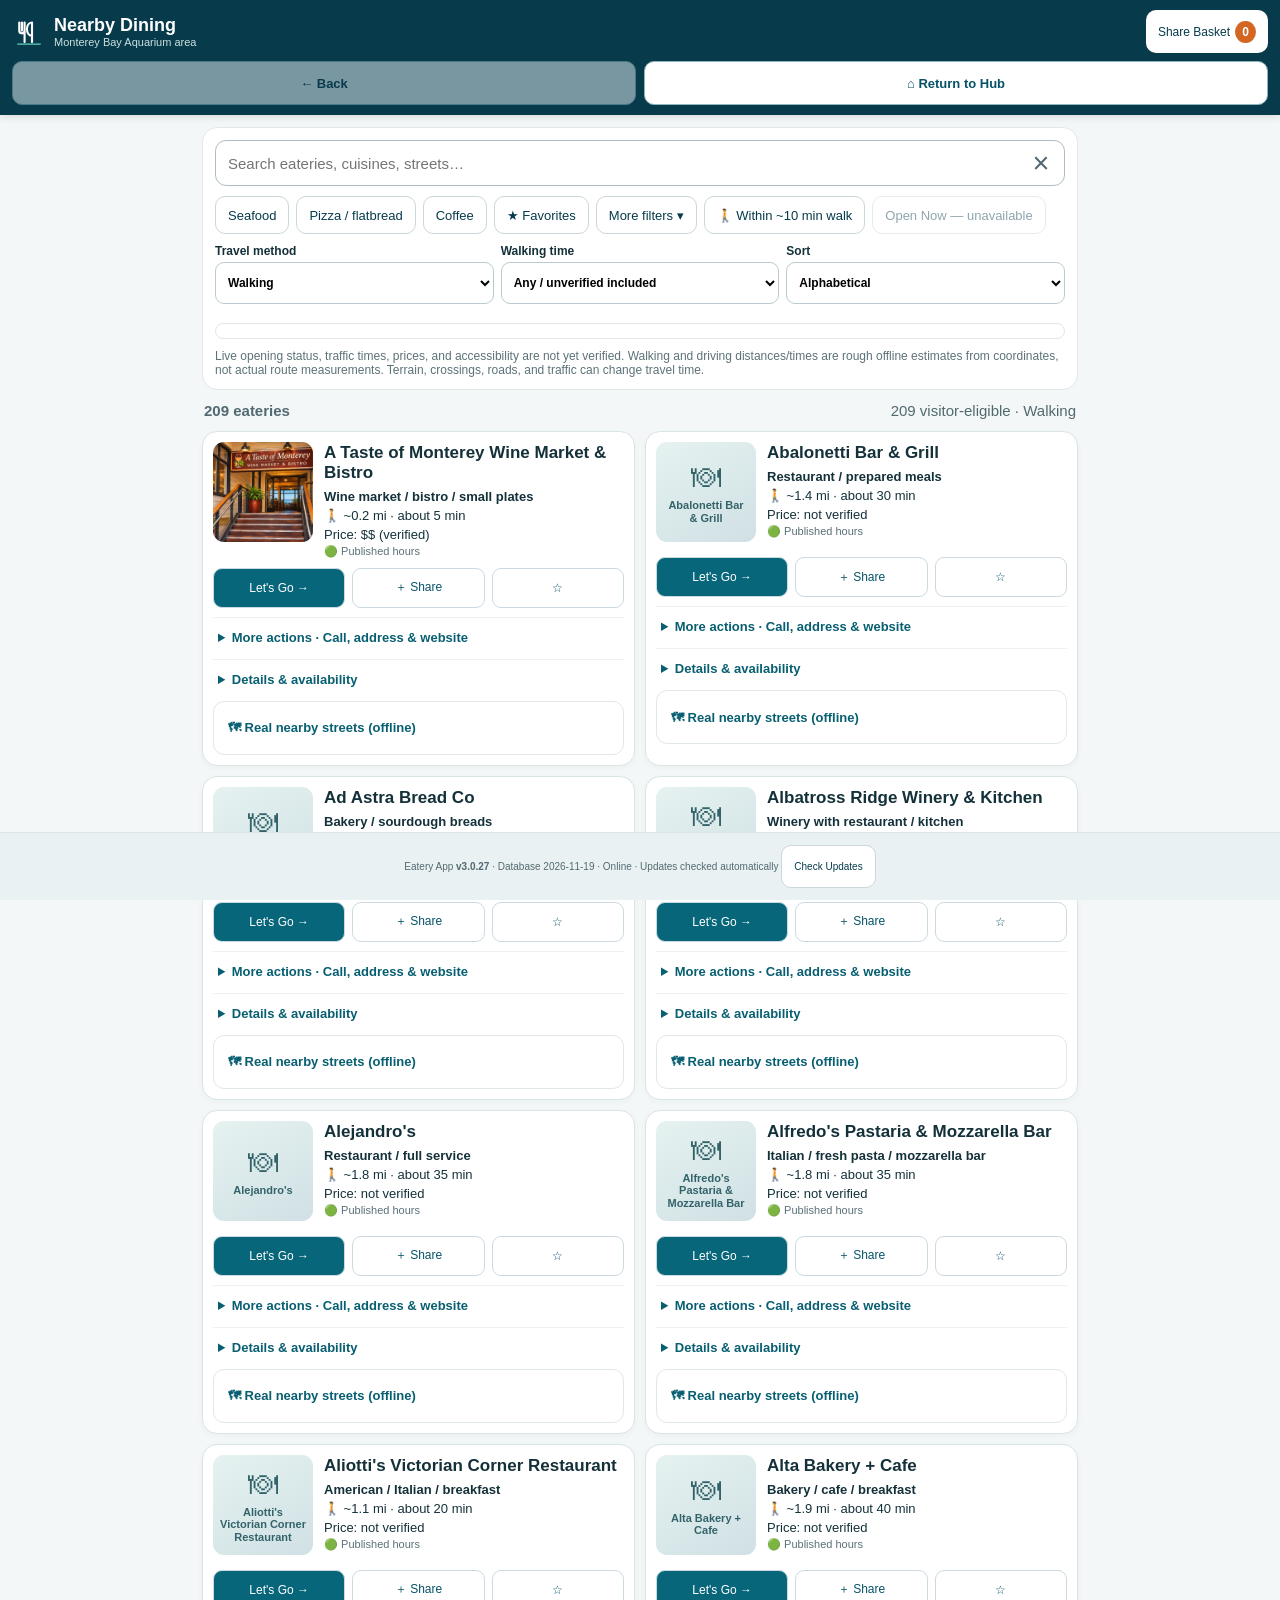
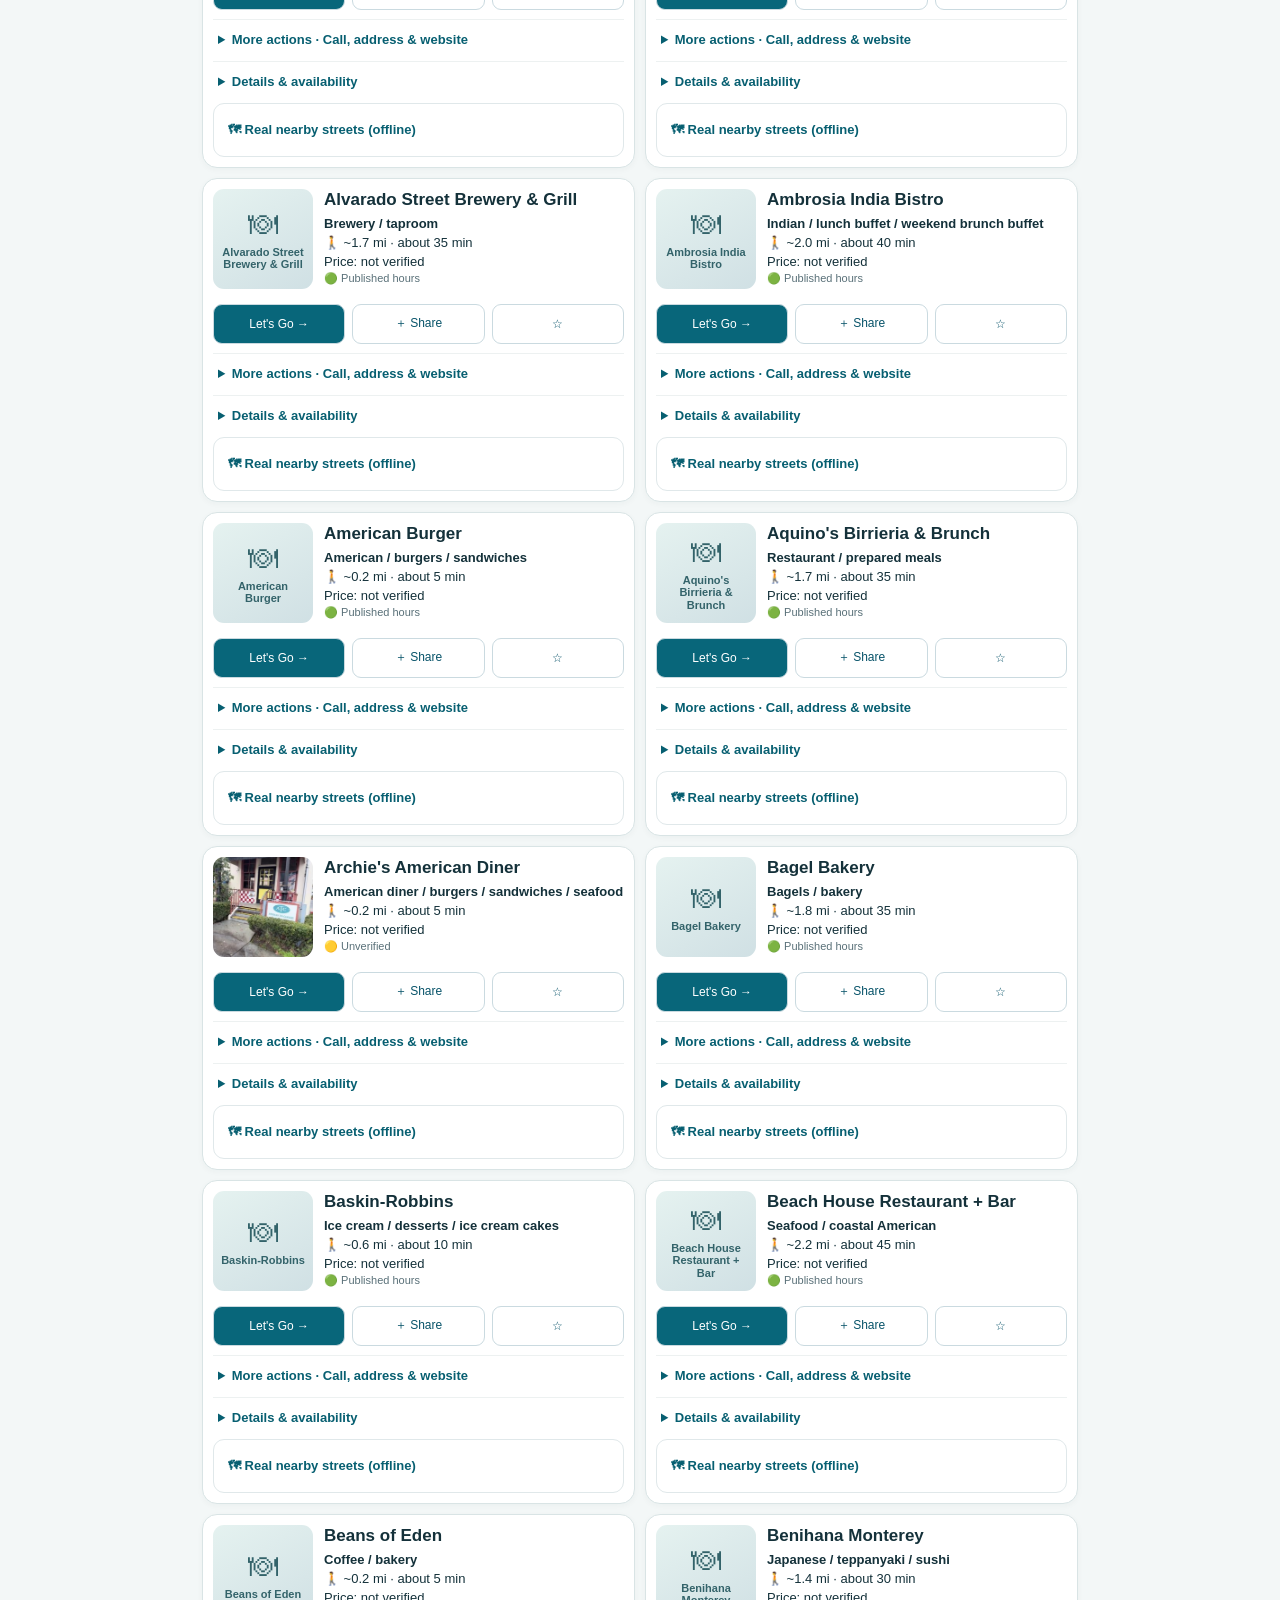
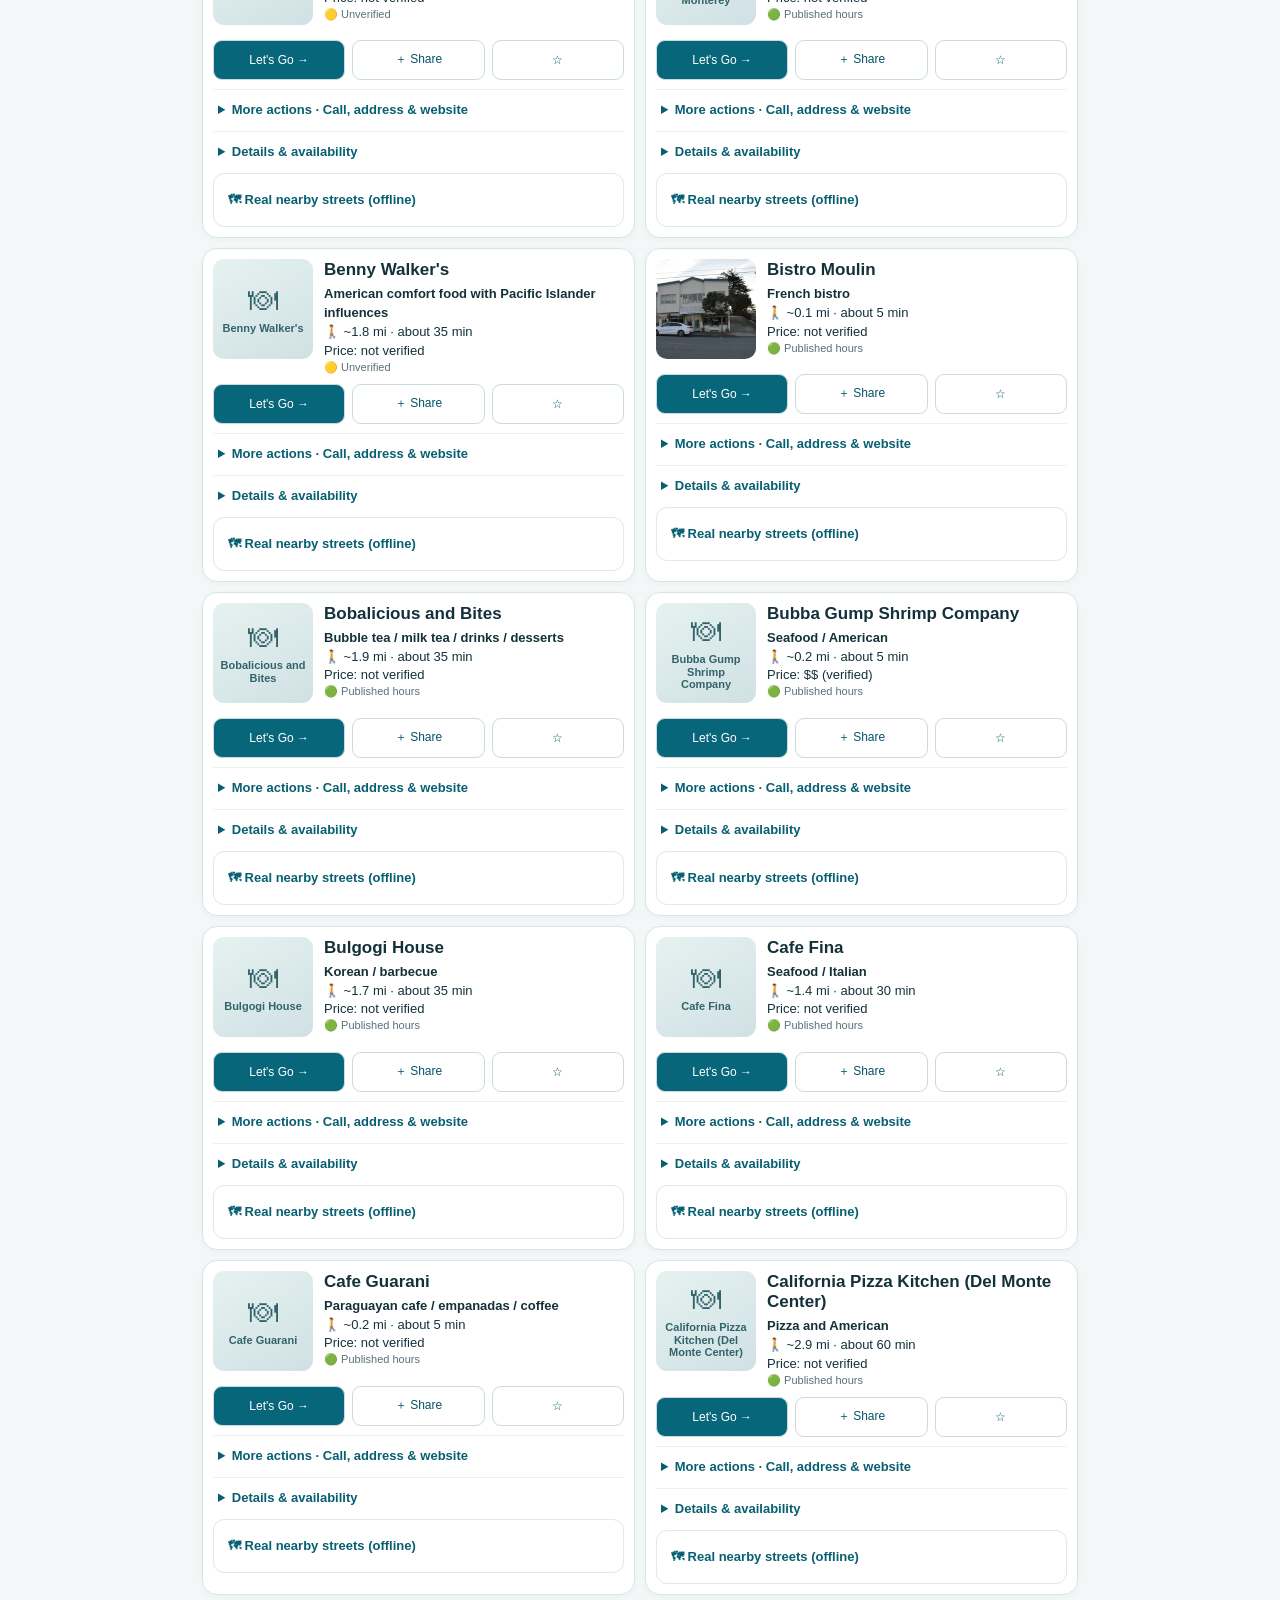
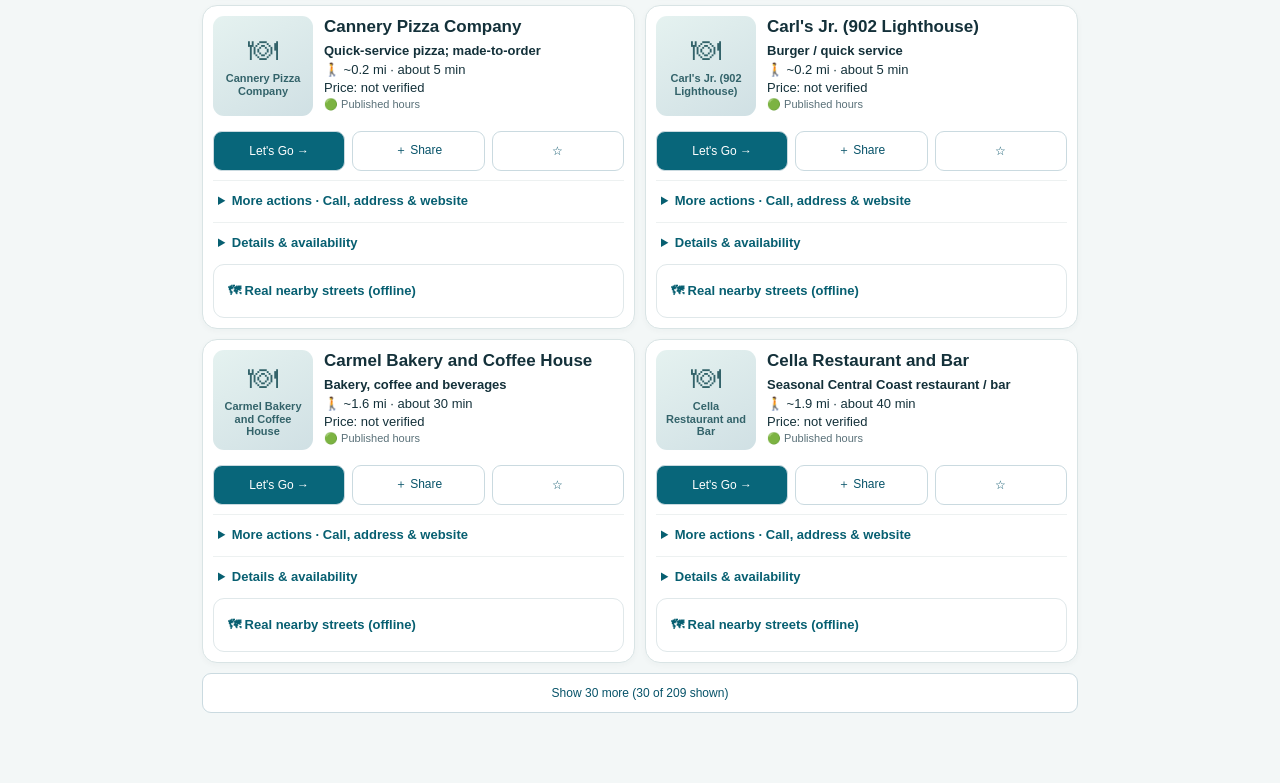
==== commit 6b97e991: "Release v3.0.27 with Archie's dining details and map location" ====
--- a/index.html
+++ b/index.html
@@ -1 +1 @@
-<!doctype html><html lang="en"><head><meta charset="utf-8"><meta name="viewport" content="width=device-width,initial-scale=1,viewport-fit=cover"><meta name="theme-color" content="#073b4c"><meta name="description" content="Nearby dining guide for Monterey Bay Aquarium visitors"><link rel="apple-touch-icon" sizes="180x180" href="apple-touch-icon.png"><link rel="manifest" href="manifest.webmanifest"><link rel="icon" href="icon.svg" type="image/svg+xml"><link rel="stylesheet" href="style.css"><title>MBA Nearby Dining</title></head><body><header><div class="title"><img class="logo" src="icon.svg" width="34" height="34" alt="" aria-hidden="true"><div><strong>Nearby Dining</strong><small>Monterey Bay Aquarium area</small></div></div><div class="topnav"><button id="navBack" type="button" aria-label="Back to previous Eatery App screen">← Back</button><button id="navHome" type="button">⌂ Return to Hub</button></div><button id="basketTop" class="basket" type="button">Share Basket <b id="basketCount">0</b></button></header><main id="app"><div class="loading">Loading nearby eateries…</div></main><footer><span>Eatery App <b>v3.0.26</b></span> · <span>Database 2026-11-19</span> · <span id="offlineStatus"></span> · <span id="updateStatus" role="status" aria-live="polite">Updates checked automatically</span> <button id="updateNow" type="button" hidden>Update Now</button></footer><script src="qr-local.js"></script><script src="app.js"></script><script src="update.js"></script></body></html>+<!doctype html><html lang="en"><head><meta charset="utf-8"><meta name="viewport" content="width=device-width,initial-scale=1,viewport-fit=cover"><meta name="theme-color" content="#073b4c"><meta name="description" content="Nearby dining guide for Monterey Bay Aquarium visitors"><link rel="apple-touch-icon" sizes="180x180" href="apple-touch-icon.png"><link rel="manifest" href="manifest.webmanifest"><link rel="icon" href="icon.svg" type="image/svg+xml"><link rel="stylesheet" href="style.css"><title>MBA Nearby Dining</title></head><body><header><div class="title"><img class="logo" src="icon.svg" width="34" height="34" alt="" aria-hidden="true"><div><strong>Nearby Dining</strong><small>Monterey Bay Aquarium area</small></div></div><div class="topnav"><button id="navBack" type="button" aria-label="Back to previous Eatery App screen">← Back</button><button id="navHome" type="button">⌂ Return to Hub</button></div><button id="basketTop" class="basket" type="button">Share Basket <b id="basketCount">0</b></button></header><main id="app"><div class="loading">Loading nearby eateries…</div></main><footer><span>Eatery App <b>v3.0.27</b></span> · <span>Database 2026-11-19</span> · <span id="offlineStatus"></span> · <span id="updateStatus" role="status" aria-live="polite">Updates checked automatically</span> <button id="updateNow" type="button" hidden>Update Now</button></footer><script src="qr-local.js"></script><script src="app.js"></script><script src="update.js"></script></body></html>
